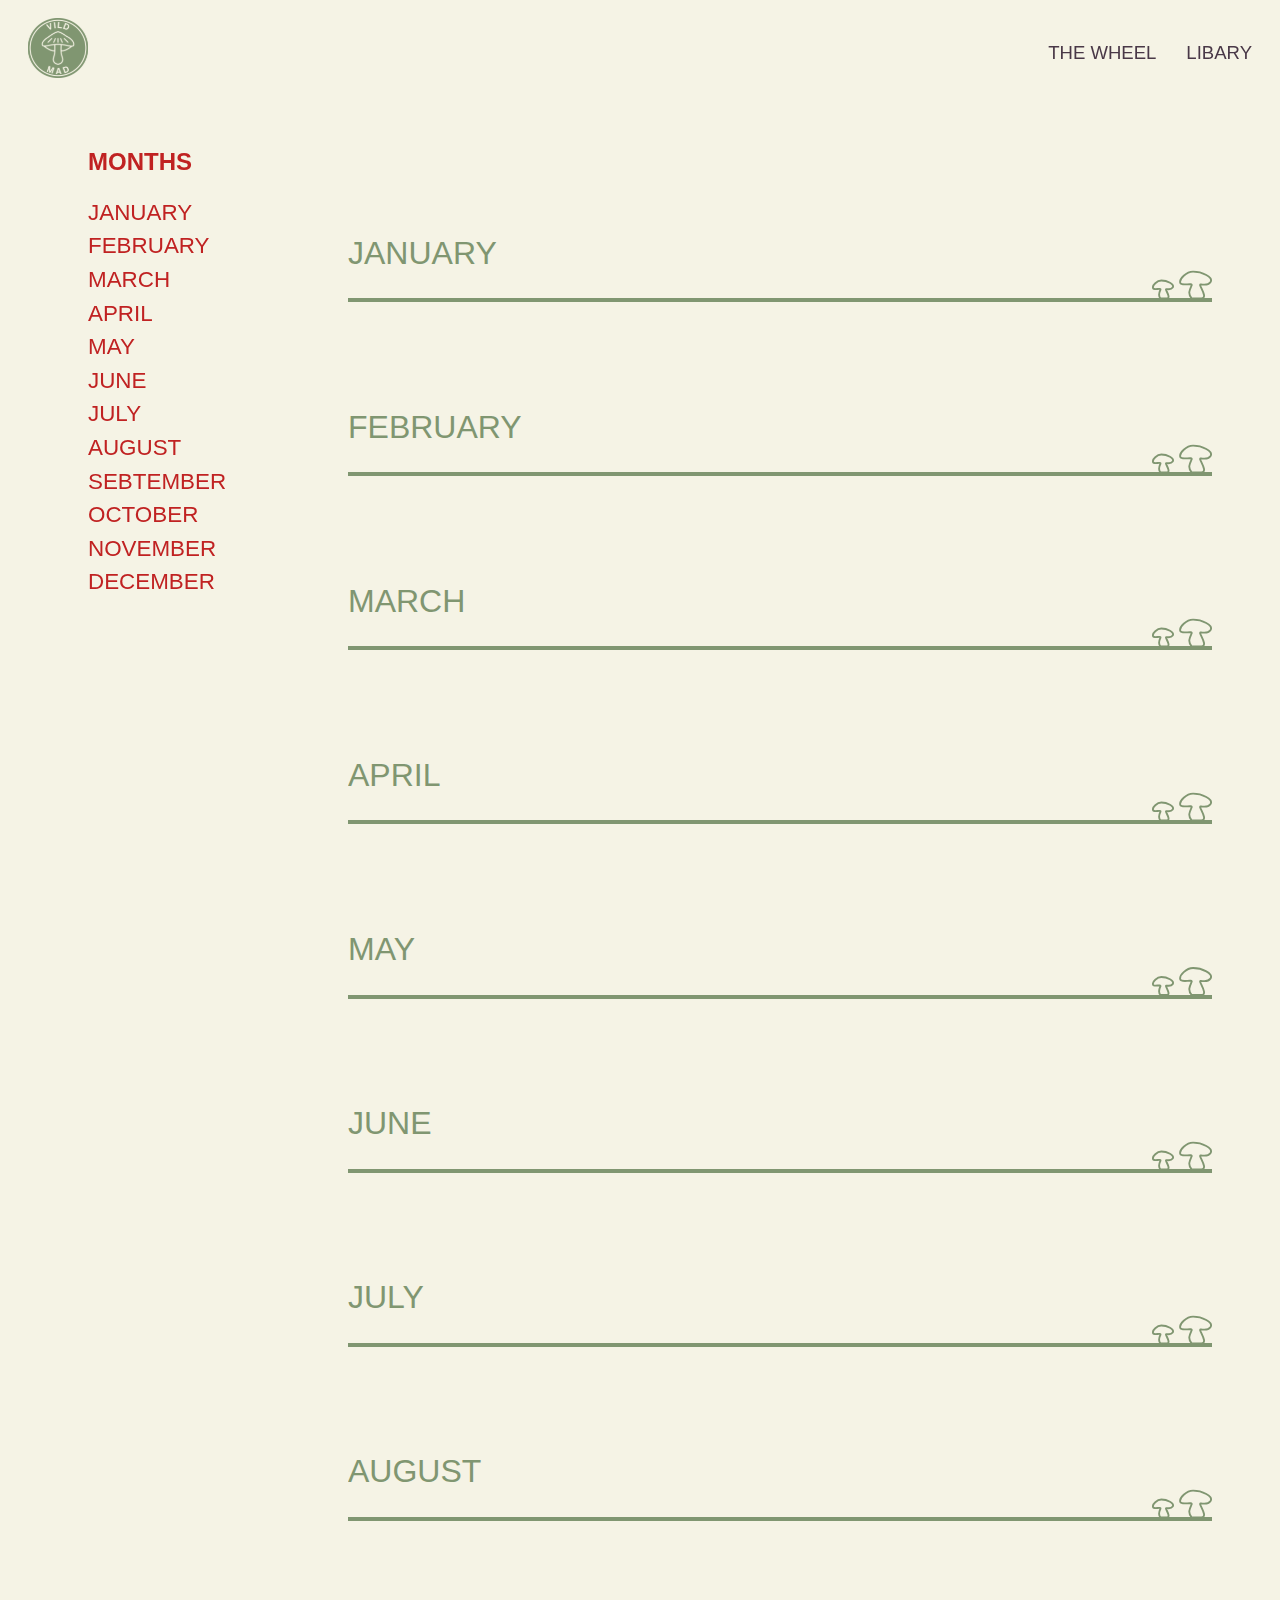
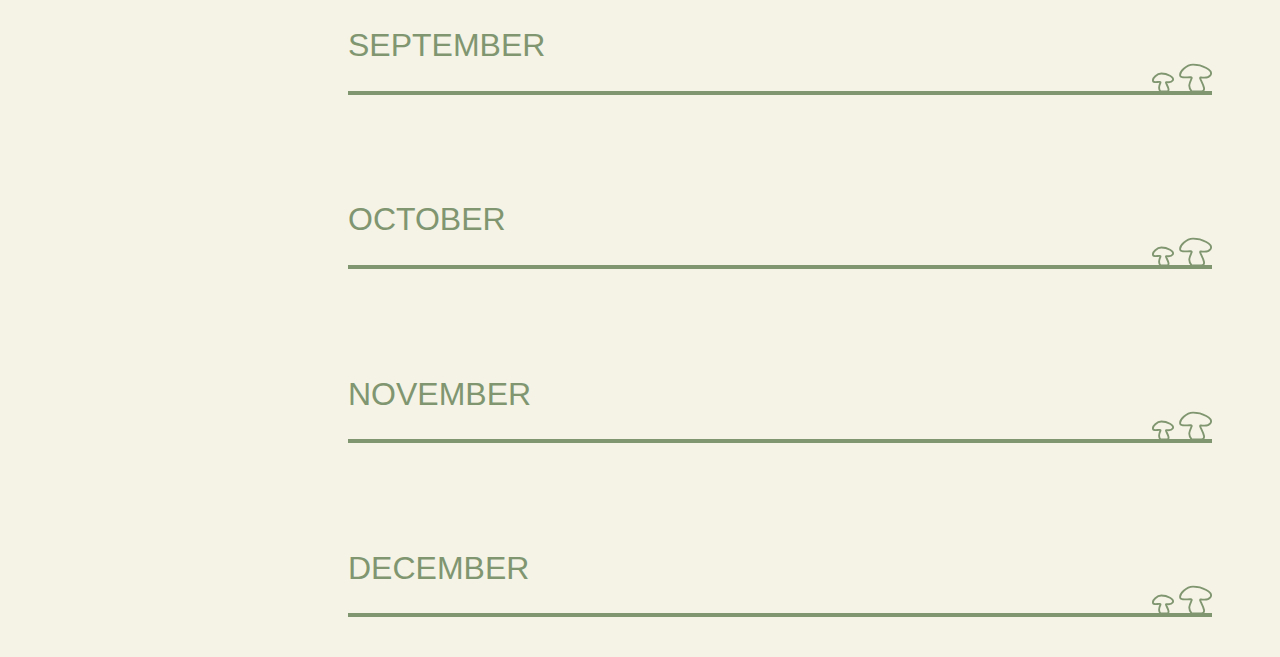
==== libary.html @ 3bddcb20 "rettet css i libary" ====
<!DOCTYPE html>
<html lang="en">

<head>
  <meta charset="UTF-8" />
  <meta name="viewport" content="width=device-width, initial-scale=1.0" />
  <link rel="stylesheet" href="generel.css" />
  <link rel="stylesheet" href="libary.css" />
  <title>Libary</title>
</head>

<body>
  <header>
    <nav class="head" id="myHeader">
      <div class="logo">
        <a href="index.html"><img src="./billeder/logo.svg" alt="" /></a>
      </div>
      <ul id="menu">
        <li><a href="wheel.html">THE WHEEL</a></li>
        <li><a href="#">LIBARY</a></li>
      </ul>
    </nav>
  </header>
  <main>
    <div id="months">
      <h2>MONTHS</h2>
      <ol>
        <li><a href="#January">JANUARY</a></li>
        <li><a href="#February">FEBRUARY</a></li>
        <li><a href="#March">MARCH</a></li>
        <li><a href="#April">APRIL</a></li>
        <li><a href="#May">MAY</a></li>
        <li><a href="#June">JUNE</a></li>
        <li><a href="#July">JULY</a></li>
        <li><a href="#August">AUGUST</a></li>
        <li><a href="#September">SEBTEMBER</a></li>
        <li><a href="#October">OCTOBER</a></li>
        <li><a href="#November">NOVEMBER</a></li>
        <li><a href="#December">DECEMBER</a></li>
      </ol>
    </div>
    <template>
      <div class="kort">
        <a class="link" href="svamp.html"><img src="her kommer billedet" alt="her kommer alt tekst" />
          <p>Her kommer teksetn</p>
        </a>
      </div>
    </template>
    <section id="January">
      <div class="indhold_c">
        <div class="hold">
          <div class="streg_flex">
            <h2>JANUARY</h2>
            <img class="svamp_linje" src="./ikoner/svamp.svg" alt="" />
          </div>
        </div>
        <div class="indhold"></div>
      </div>
    </section>
    <section id="February">
      <div class="indhold_c">
        <div class="hold">
          <div class="streg_flex">
            <h2>FEBRUARY</h2>
            <img class="svamp_linje" src="./ikoner/svamp.svg" alt="" />
          </div>
        </div>
        <div class="indhold"></div>
      </div>
    </section>
    <section id="March">
      <div class="indhold_c">
        <div class="hold">
          <div class="streg_flex">
            <h2>MARCH</h2>
            <img class="svamp_linje" src="./ikoner/svamp.svg" alt="" />
          </div>
        </div>
        <div class="indhold"></div>
      </div>
    </section>
    <section id="April">
      <div class="indhold_c">
        <div class="hold">
          <div class="streg_flex">
            <h2>APRIL</h2>
            <img class="svamp_linje" src="./ikoner/svamp.svg" alt="" />
          </div>
        </div>
        <div class="indhold"></div>
      </div>
    </section>
    <section id="May">
      <div class="indhold_c">
        <div class="hold">
          <div class="streg_flex">
            <h2>MAY</h2>
            <img class="svamp_linje" src="./ikoner/svamp.svg" alt="" />
          </div>
        </div>
        <div class="indhold"></div>
      </div>
    </section>
    <section id="June">
      <div class="indhold_c">
        <div class="hold">
          <div class="streg_flex">
            <h2>JUNE</h2>
            <img class="svamp_linje" src="./ikoner/svamp.svg" alt="" />
          </div>
        </div>
        <div class="indhold"></div>
      </div>
    </section>
    <section id="July">
      <div class="indhold_c">
        <div class="hold">
          <div class="streg_flex">
            <h2>JULY</h2>
            <img class="svamp_linje" src="./ikoner/svamp.svg" alt="" />
          </div>
        </div>
        <div class="indhold"></div>
      </div>
    </section>
    <section id="August">
      <div class="indhold_c">
        <div class="hold">
          <div class="streg_flex">
            <h2>AUGUST</h2>
            <img class="svamp_linje" src="./ikoner/svamp.svg" alt="" />
          </div>
        </div>
        <div class="indhold"></div>
      </div>
    </section>
    <section id="September">
      <div class="indhold_c">
        <div class="hold">
          <div class="streg_flex">
            <h2>SEPTEMBER</h2>
            <img class="svamp_linje" src="./ikoner/svamp.svg" alt="" />
          </div>
        </div>
        <div class="indhold"></div>
      </div>
    </section>
    <section id="October">
      <div class="indhold_c">
        <div class="hold">
          <div class="streg_flex">
            <h2>OCTOBER</h2>
            <img class="svamp_linje" src="./ikoner/svamp.svg" alt="" />
          </div>
        </div>
        <div class="indhold"></div>
      </div>
    </section>
    <section id="November">
      <div class="indhold_c">
        <div class="hold">
          <div class="streg_flex">
            <h2>NOVEMBER</h2>
            <img class="svamp_linje" src="./ikoner/svamp.svg" alt="" />
          </div>
        </div>
        <div class="indhold"></div>
      </div>
    </section>
    <section id="December">
      <div class="indhold_c">
        <div class="hold">
          <div class="streg_flex">
            <h2>DECEMBER</h2>
            <img class="svamp_linje" src="./ikoner/svamp.svg" alt="" />
          </div>
        </div>
        <div class="indhold"></div>
      </div>
    </section>
  </main>
  <footer></footer>
</body>
<script src="libary.js"></script>
<script src="itemList.js"></script>


</html>
---- generel.css ----
/* fonte */
@font-face {
  font-family: "h1";
  src: url(./fonte/titanone-regular-webfont.woff2);
}
@font-face {
  font-family: "mire1";
  src: url(./fonte/MierA-Regular.woff2);
}

/* farver */
:root {
  --baggrund: #f5f3e5;
  --farve1: #809671;
  --farve2: #c02222;
  --farve3: #493847;
  --farve4: #d9dbcd;
  --farve5: #cdd1b6;
  --farve6: #b6b9a0;
  --farve7: #d3dbcb;
}

/* fonte  */
body {
  font-size: 16px; /* Fallback for ældre browsere */
  font-size: 1em; /* Standard størrelse for moderne browsere, 1em = 16px */
}
h1 {
  font-family: "h1", Helvetica, sans-serif, Arial;
  font-weight: 400;
  font-size: 6.25em;
  color: var(--farve2);
}

p {
  font-family: Helvetica, sans-serif, Arial;
  font-weight: 400;
  font-size: 1, 25em;
}

.wheel h2 {
  font-family: "h1", Helvetica, sans-serif, Arial;
  font-weight: 400;
  font-size: 2.25em;
  color: var(--farve2);
}

.forside h2 {
  font-family: Helvetica, sans-serif, Arial;
  font-weight: 400;
  font-size: 2.25em;
  color: var(--farve3);
}
/* bruges også på libaryr måneder men farverven skal skiftest på texten */
h2 {
  font-family: Helvetica, sans-serif, Arial;
  font-weight: 400;
  font-size: 2.25em;
  color: var(--farve3);
}
.wheel h3 {
  font-family: Helvetica, sans-serif, Arial;
  font-weight: 400;
  font-size: 2em;
  color: var(--farve3);
}
/* side i libary */
.li a {
  font-family: Helvetica, sans-serif, Arial;
  font-weight: 400;
  font-size: 1.6em;
  color: var(--farve2);
}
/* heeder */

.head {
  display: flex;
  align-items: center;
  justify-content: space-between;
  padding: 10px 20px 0px 20px;
}

ul#menu {
  list-style: none;
  display: flex;
  flex-direction: row;
  justify-content: space-evenly;
  gap: 30px;
}
.logo img {
  width: 60px;
}
ul#menu li a {
  text-decoration: none;
  font-family: Helvetica, sans-serif, Arial;
  font-weight: 400;
  font-size: 1.16em;
  color: var(--farve3);
}

/*active classen er udkommenteret*/
/*.active {
  text-decoration: none;
  font-family: "h1" Helvetica, sans-serif, Arial;
  font-weight: 400;
  font-size: 1.16em;
  color: var(--farve2);
} */

footer h2 {
  color: var(--farve3);
}

.footer_grid_1_1_1 {
  background-color: var(--farve1);
  padding: 0 20px 50px 40px;
}

.footer_pictures {
  display: grid;
  grid-template-columns: 1fr 1fr 1fr;
}

.footer_pictures2 {
  display: grid;
  grid-template-columns: 1fr 1fr;
}
.cooperates {
  display: grid;
  grid-template-rows: 1fr 2fr;
  gap: 20px;
}

.footer_pictures img {
  width: 60px;
}

.find img {
  width: 70px;
}

.find_grid {
  display: flex;
  flex-direction: start;
  padding-top: 50px;
}

.find {
  padding-bottom: 50px;
}

#mail,
#phone,
#name {
  background-color: var(--baggrund);
  width: 200px;
  margin-bottom: 20px;
  padding: 7px;
}

.form-name p,
.form-mail p,
.form-phone p {
  color: var(--baggrund);
  font-family: Helvetica, sans-serif, Arial;
}

.form-name p {
  padding-top: 50px;
}

.knap2 {
  background-color: var(--farve7);
  border: 2px solid var(--farve1);
  border-radius: 10px;
  padding: 10px;
  margin-bottom: 20px;
  font-size: 16px;
  font-family: "mire1";
}

@media (min-width: 800px) {
  .footer_grid_1_1_1 {
    display: grid;
    grid-template-columns: 1fr 1fr 1fr;
    padding: 0% 12% 5% 12%;
    gap: 30px;
  }
}

@media (max-width: 800px) {
  .footer_grid_1_1_1 {
    display: grid;
    grid-template-rows: 1fr 0.5fr 1fr;
  }
}
---- libary.css ----
.head {
  position: sticky;
  z-index: 2000;
  top: 0;
}

ol li {
  list-style: none;
  text-decoration: none;
}
li {
  padding: 0px;
}
ol {
  padding: 0px;
}
a {
  list-style: none;
  text-decoration: none;
  color: var(--farve2);
  font-family: Helvetica, sans-serif, Arial;
  line-height: 1.5em;
  font-size: 1.4em;
  font-weight: 400;
}
#months h2 {
  padding: 0px;
  color: var(--farve2);
  font-family: Helvetica, sans-serif, Arial;
  font-size: 1.5em;
  font-weight: 800;
}
#months.active a {
  font-family: Helvetica, sans-serif, Arial;
  font-size: 1.5em;
  font-weight: 800;
}
body {
  font-size: 0.6em;
}
body,
main,
.indhold_c,
.hold,
.streg_flex {
  background-color: var(--baggrund);
}
#months {
  padding: 20px 0px 0px 20px;
  position: fixed;
}
.active h2 {
  font-family: Helvetica, sans-serif, Arial;
  font-size: 2em;
  font-weight: 600;
  text-transform: uppercase;
  color: var(--farve1);
}

section h2 {
  font-family: Helvetica, sans-serif, Arial;
  font-size: 2em;
  font-weight: 400;
  text-transform: uppercase;
  color: var(--farve1);
}
.indhold {
  background-color: blue;
  height: 300px;
  display: flex;

  align-items: center;
  flex-direction: column;
}
.indhold img {
  width: 100px;
  aspect-ratio: 1/1;
  object-fit: cover;
}
.indhold p {
  text-align: center;
}
.hold {
  padding-top: 80px;
  position: sticky;
  top: 0;
  z-index: 1000; /* Justér om nødvendigt for at håndtere lagpositionering */
}
.svamp_linje {
  aspect-ratio: 1/1;
  width: 30px;
  border-radius: 0%;
  transform: translateY(12px);
}

.indhold img {
  margin-top: 20px;
}

.indhold img:hover {
  box-shadow: 0px 19px 25px 0px rgba(173, 173, 173, 0.75);
  -webkit-box-shadow: 0px 19px 25px 0px rgba(173, 173, 173, 0.75);
  -moz-box-shadow: 0px 19px 25px 0px rgba(173, 173, 173, 0.75);
}
.streg_flex {
  display: flex;
  justify-content: space-between;
  border-bottom: 2px solid var(--farve1);
}
main section {
  /* height: 100vh; */

  padding-left: 120px;
  padding-right: 20px;
}
.active {
  text-decoration: none;
  font-family: "h1" Helvetica, sans-serif, Arial;
  font-weight: 800;
  /* font-size: 1.16em; */
  color: var(--farve2);
}

@media (min-width: 800px) {
  body {
    font-size: 1em;
  }
  main {
    /* scroll-behavior: smooth;
  transition: 1s; */
    margin: 40px;
  }

  main section {
    /* height: 100vh; */

    padding-left: 300px;
  }
  section img {
    /* width: 30%; */
    border-radius: 50%;
  }

  #months {
    padding: 0px 0px 0px 40px;
    position: fixed;
  }

  /* .linje {
  border-bottom: 4px solid var(--farve1);
  box-sizing: border-box;
} */

  .indhold {
    display: grid;
    grid-template-columns: repeat(auto-fill, minmax(200px, 1fr));
    gap: 20px;
    background-color: rgba(0, 0, 255, 0);
    height: auto;
  }
  .indhold img {
    width: 100%;

    aspect-ratio: 1/1;
    object-fit: cover;
  }

  .hold {
    padding-top: 80px;
    position: sticky;
    top: 0;
    z-index: 1000; /* Justér om nødvendigt for at håndtere lagpositionering */
  }
  /* .kort {
  display: grid;
  grid-template-columns: 1fr;
  grid-template-rows: subgrid;
  grid-row: span 2;
} */
  .svamp_linje {
    aspect-ratio: 1/1;
    width: 60px;
    border-radius: 0%;
    transform: translateY(32px);
  }
  /* .indhold.active.svamp_linje {
  transform: translateY(20px);
} */
  .streg_flex {
    display: flex;
    justify-content: space-between;
    border-bottom: 4px solid var(--farve1);
  }
}
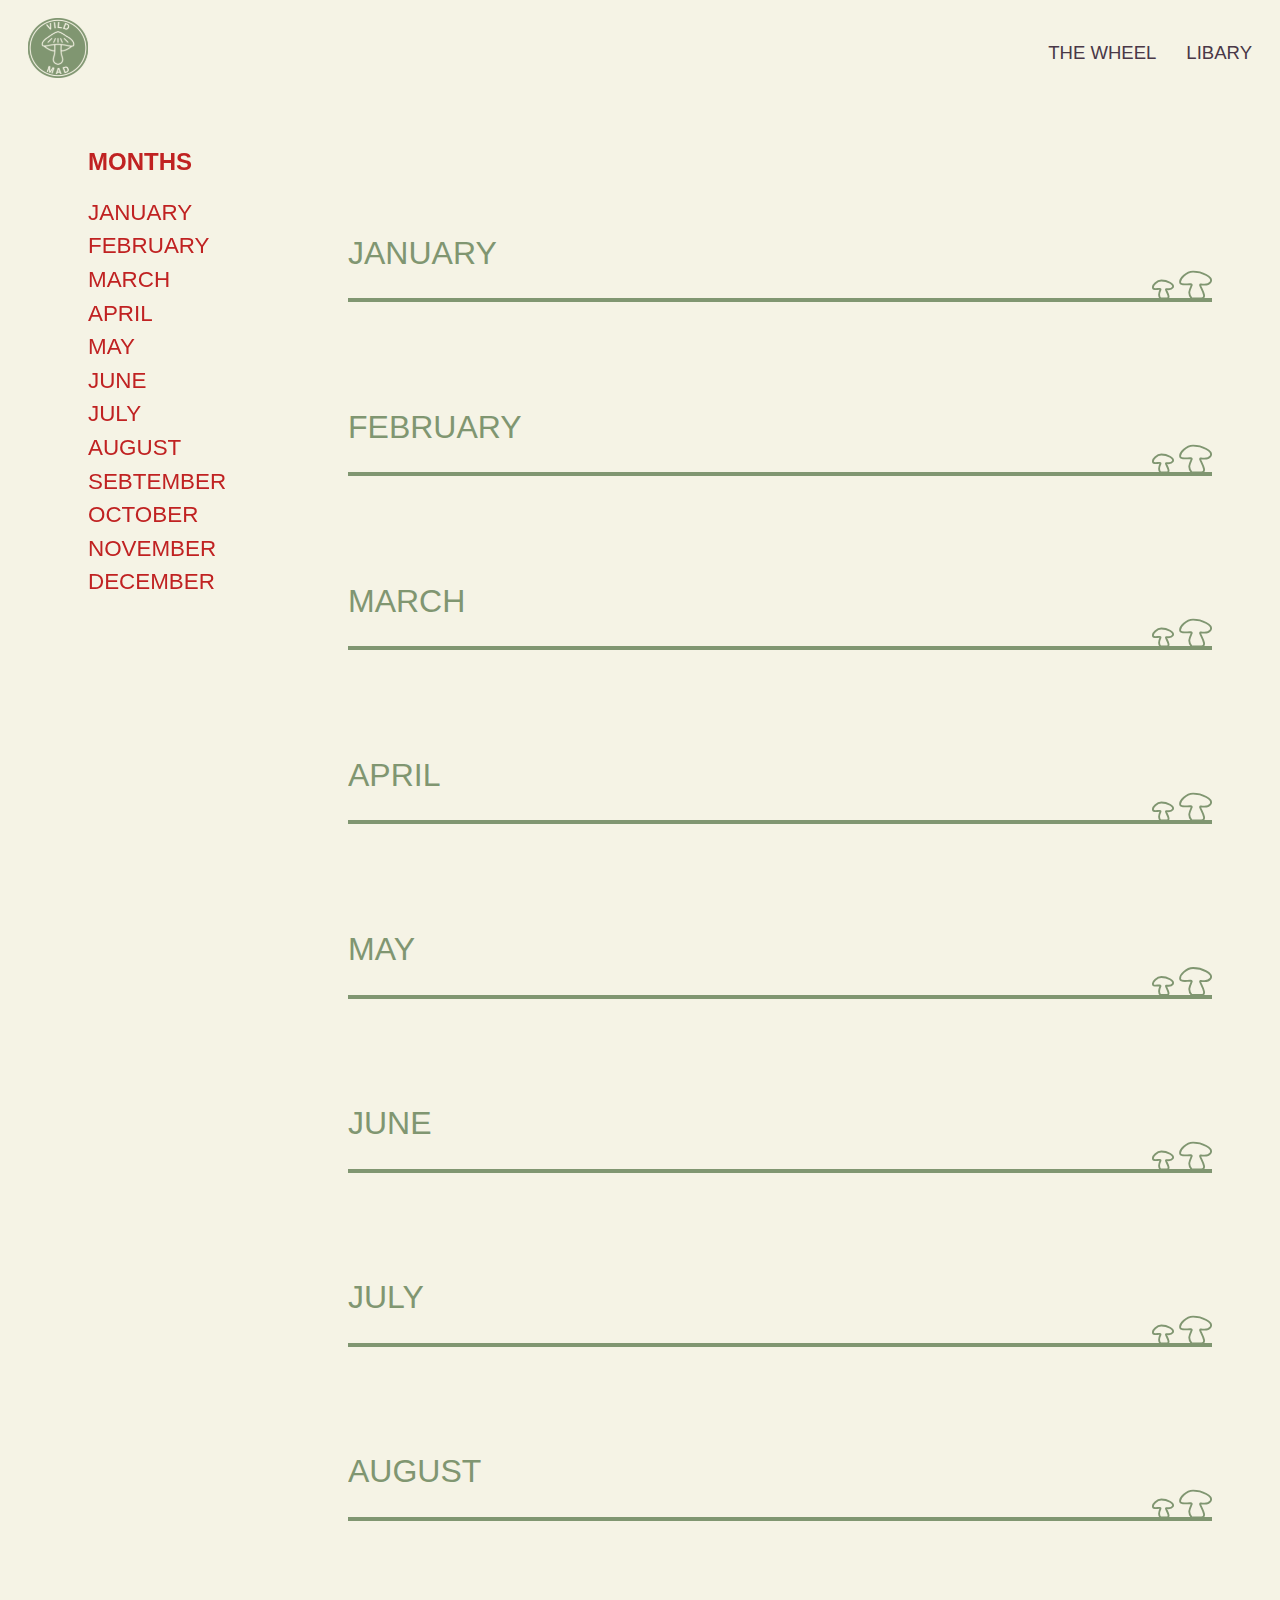
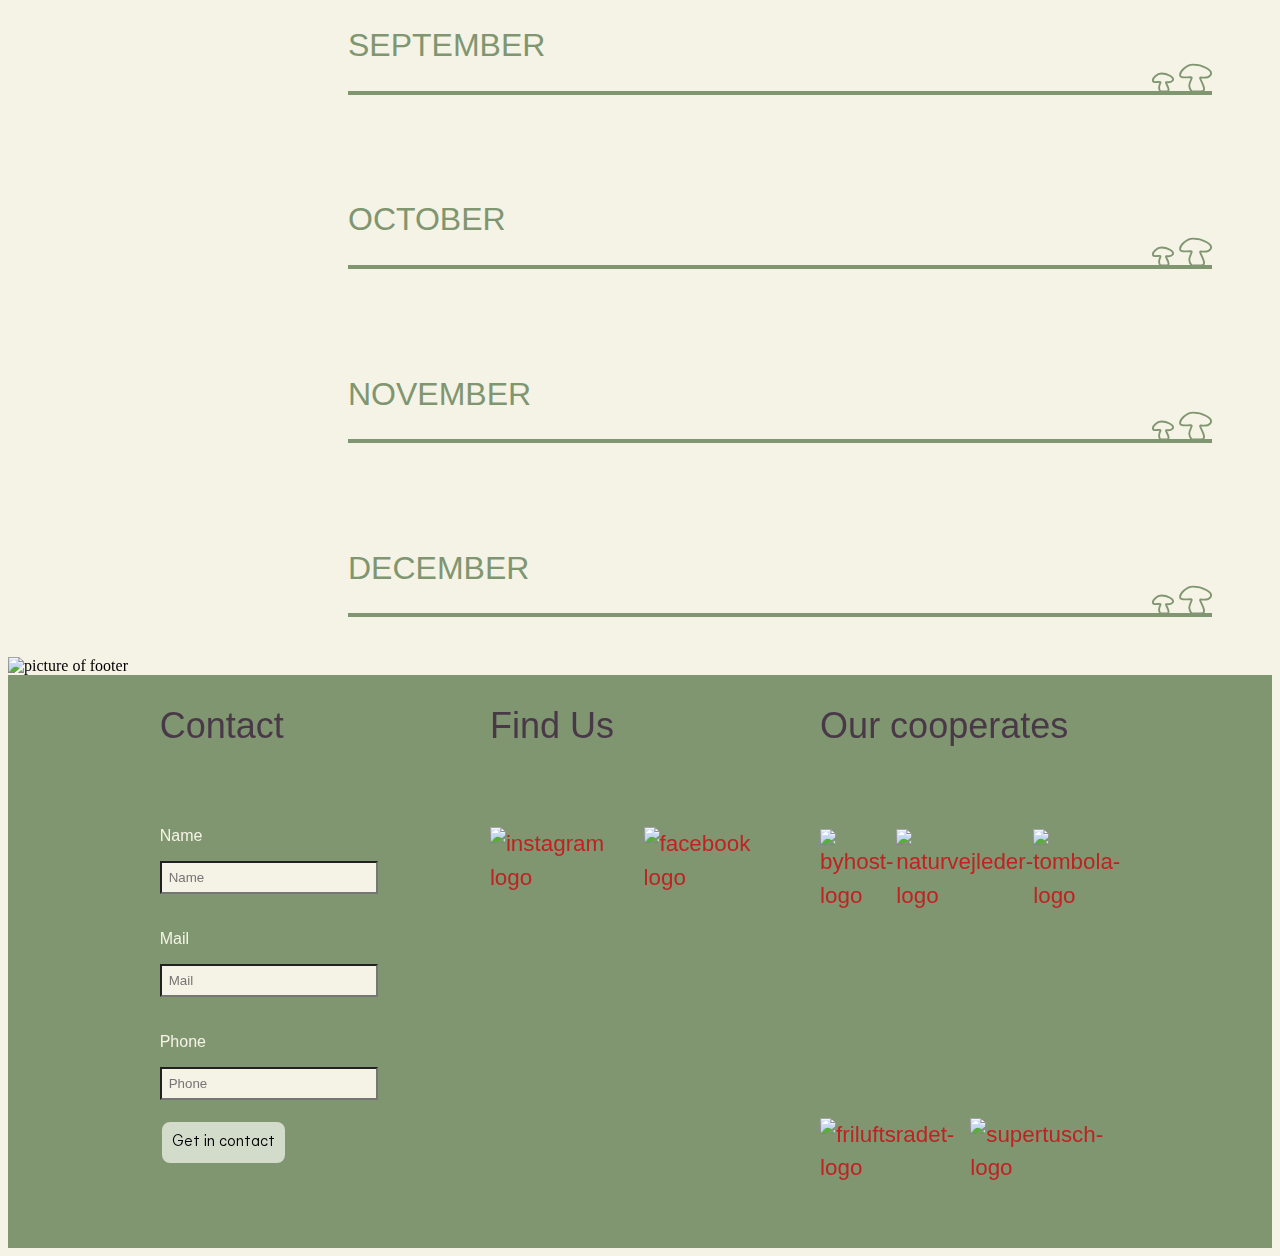
==== commit d4953ade: "ændringer på forside og libary" ====
--- a/libary.html
+++ b/libary.html
@@ -179,7 +179,68 @@
       </div>
     </section>
   </main>
-  <footer></footer>
+  <footer>
+    <img src="billeder/footer.svg" alt="picture of footer" class="top_footer_billede">
+
+    <div class="footer_grid_1_1_1">
+      <div>
+        <h2>Contact</h2>
+
+        <form>
+          <div class="form-name">
+            <p>Name</p>
+            <label>
+              <input placeholder="Name" type="text" id="name" name="name">
+            </label>
+          </div>
+
+          <div class="form-mail">
+            <p>Mail</p>
+            <label>
+              <input placeholder="Mail" type="email" name="mail" id="mail">
+            </label>
+          </div>
+
+          <div class="form-phone">
+            <p>Phone</p>
+            <label>
+              <input placeholder="Phone" type="tel" name="phone" id="phone">
+            </label>
+          </div>
+        </form>
+
+        <button class="knap2">Get in contact</button>
+
+      </div>
+      <div class="find">
+        <h2>Find Us</h2>
+        <div class="find_grid">
+          <a href="https://www.instagram.com/vildmaddk/">
+            <img src="billeder/Instagram.svg" alt="instagram logo">
+          </a>
+
+          <a href="https://www.facebook.com/vildmaddk">
+            <img src="billeder/Facebook.svg" alt="facebook logo">
+          </a>
+        </div>
+      </div>
+      <div class="cooperates">
+        <h2>Our cooperates</h2>
+        <div class="footer_pictures">
+          <a href="https://outdooradventure.dk/blog/sanketur"><img src="billeder/byhost.webp" alt="byhost-logo"></a>
+          <a href="https://naturvejledningdanmark.dk/"><img src="billeder/naturvejleder.webp"
+              alt="naturvejleder-logo"></a>
+          <a href="https://tombolacph.dk/"><img src="billeder/tombola.webp" alt="tombola-logo" class="tombola"></a>
+        </div>
+        <div class="footer_pictures2">
+
+          <a href="https://friluftsraadet.dk/"><img src="billeder/friluftsradet.webp" alt="friluftsradet-logo"></a>
+          <a href="https://supertusch.dk/"><img src="billeder/supertusch.webp" alt="supertusch-logo"></a>
+
+        </div>
+      </div>
+    </div>
+  </footer>
 </body>
 <script src="libary.js"></script>
 <script src="itemList.js"></script>
--- a/generel.css
+++ b/generel.css
@@ -106,6 +106,10 @@
   font-size: 1.16em;
   color: var(--farve2);
 } */
+footer {
+  position: relative;
+  z-index: 200;
+}
 
 footer h2 {
   color: var(--farve3);
@@ -124,6 +128,10 @@
 .footer_pictures2 {
   display: grid;
   grid-template-columns: 1fr 1fr;
+}
+
+.top_footer_billede {
+  max-width: 100%;
 }
 .cooperates {
   display: grid;
--- a/libary.css
+++ b/libary.css
@@ -1,7 +1,11 @@
-.head {
+header {
+  overflow: hidden;
   position: sticky;
-  z-index: 2000;
-  top: 0;
+  top: 0%;
+  z-index: 10000;
+  left: 0%;
+  width: 100%;
+  background-color: var(--baggrund);
 }
 
 ol li {
@@ -48,6 +52,7 @@
 #months {
   padding: 20px 0px 0px 20px;
   position: fixed;
+  z-index: 100;
 }
 .active h2 {
   font-family: Helvetica, sans-serif, Arial;
@@ -121,6 +126,74 @@
   color: var(--farve2);
 }
 
+body {
+  font-size: 1em;
+}
+main {
+  /* scroll-behavior: smooth;
+transition: 1s; */
+  margin: 40px;
+}
+
+main section {
+  /* height: 100vh; */
+
+  padding-left: 300px;
+}
+section img {
+  /* width: 30%; */
+  border-radius: 50%;
+}
+
+#months {
+  position: fixed;
+}
+
+/* .linje {
+border-bottom: 4px solid var(--farve1);
+box-sizing: border-box;
+} */
+
+.indhold {
+  display: grid;
+  gap: 20px;
+  background-color: rgba(0, 0, 255, 0);
+  height: auto;
+}
+.indhold img {
+  width: 100%;
+
+  aspect-ratio: 1/1;
+  object-fit: cover;
+}
+
+.hold {
+  padding-top: 80px;
+  position: sticky;
+  top: 0;
+  z-index: 1000; /* Justér om nødvendigt for at håndtere lagpositionering */
+}
+/* .kort {
+display: grid;
+grid-template-columns: 1fr;
+grid-template-rows: subgrid;
+grid-row: span 2;
+} */
+.svamp_linje {
+  aspect-ratio: 1/1;
+  width: 60px;
+  border-radius: 0%;
+  transform: translateY(32px);
+}
+/* .indhold.active.svamp_linje {
+transform: translateY(20px);
+} */
+.streg_flex {
+  display: flex;
+  justify-content: space-between;
+  border-bottom: 4px solid var(--farve1);
+}
+
 @media (min-width: 800px) {
   body {
     font-size: 1em;
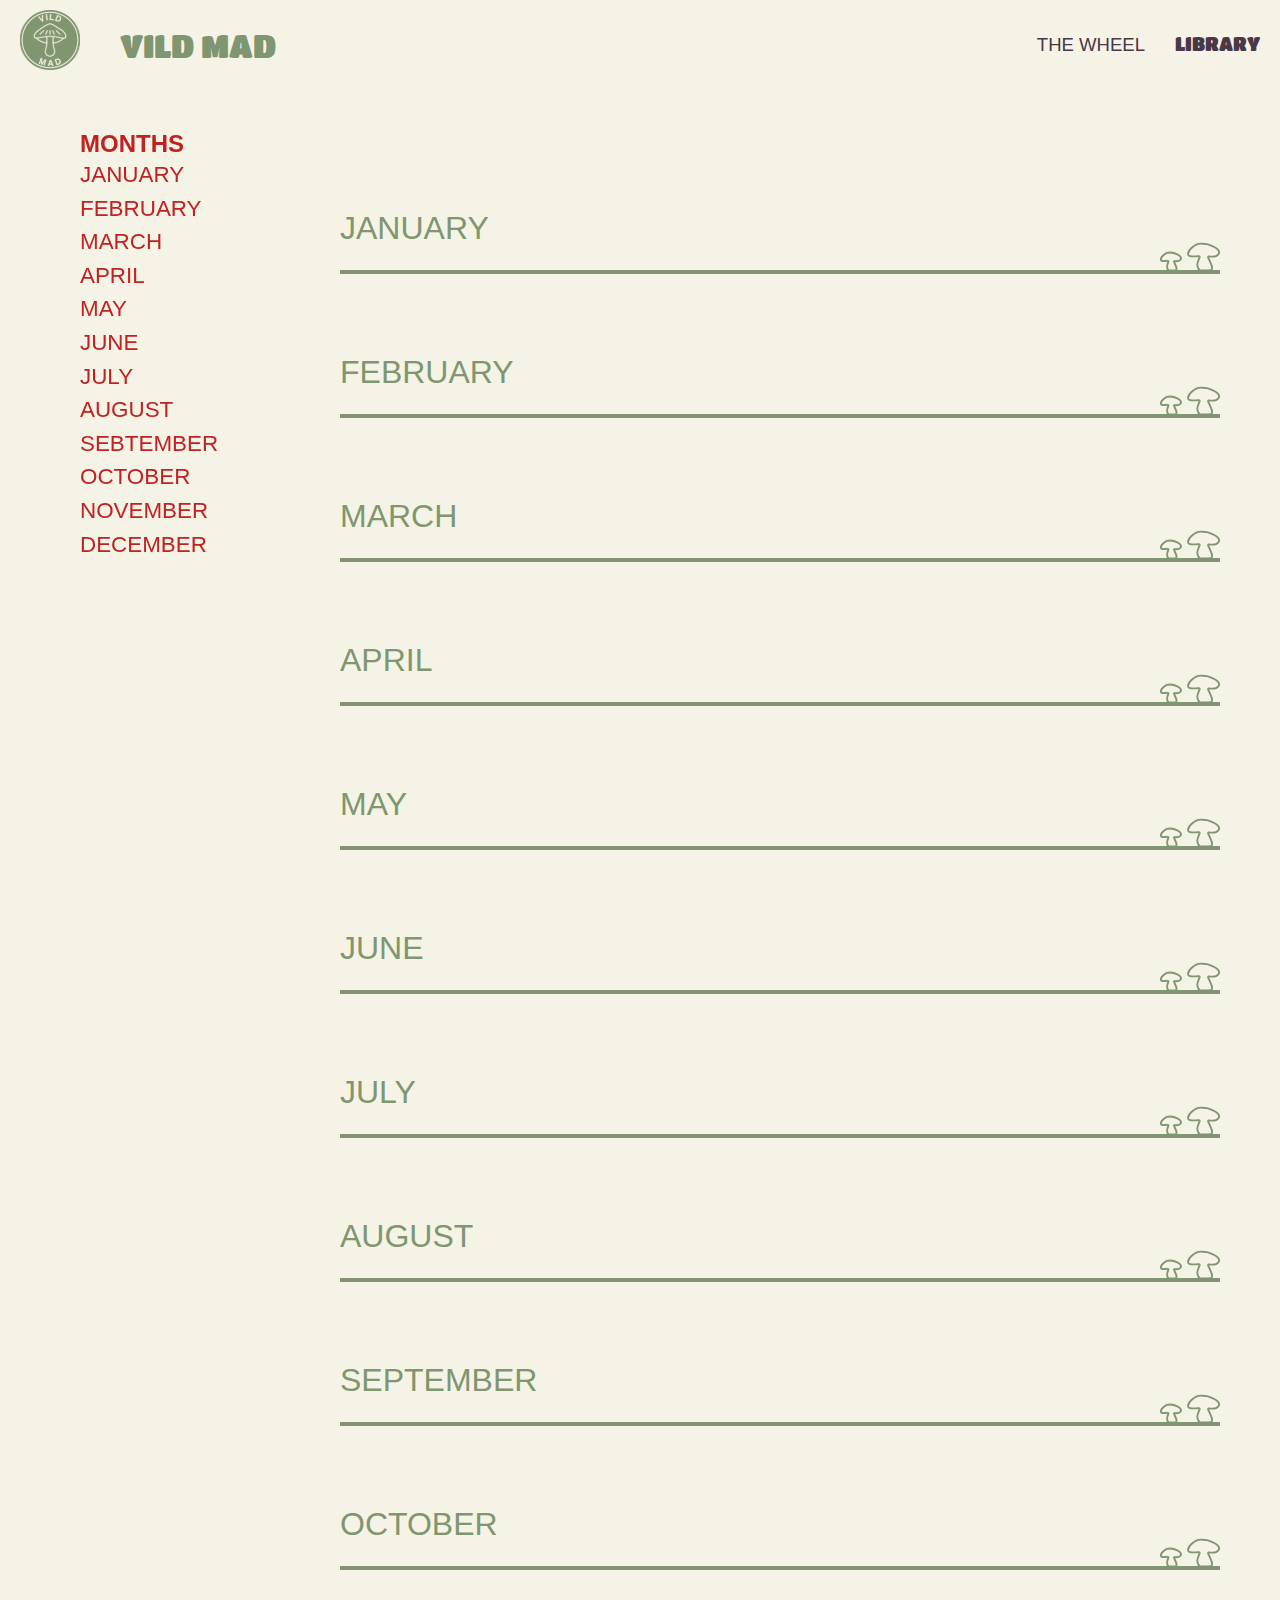
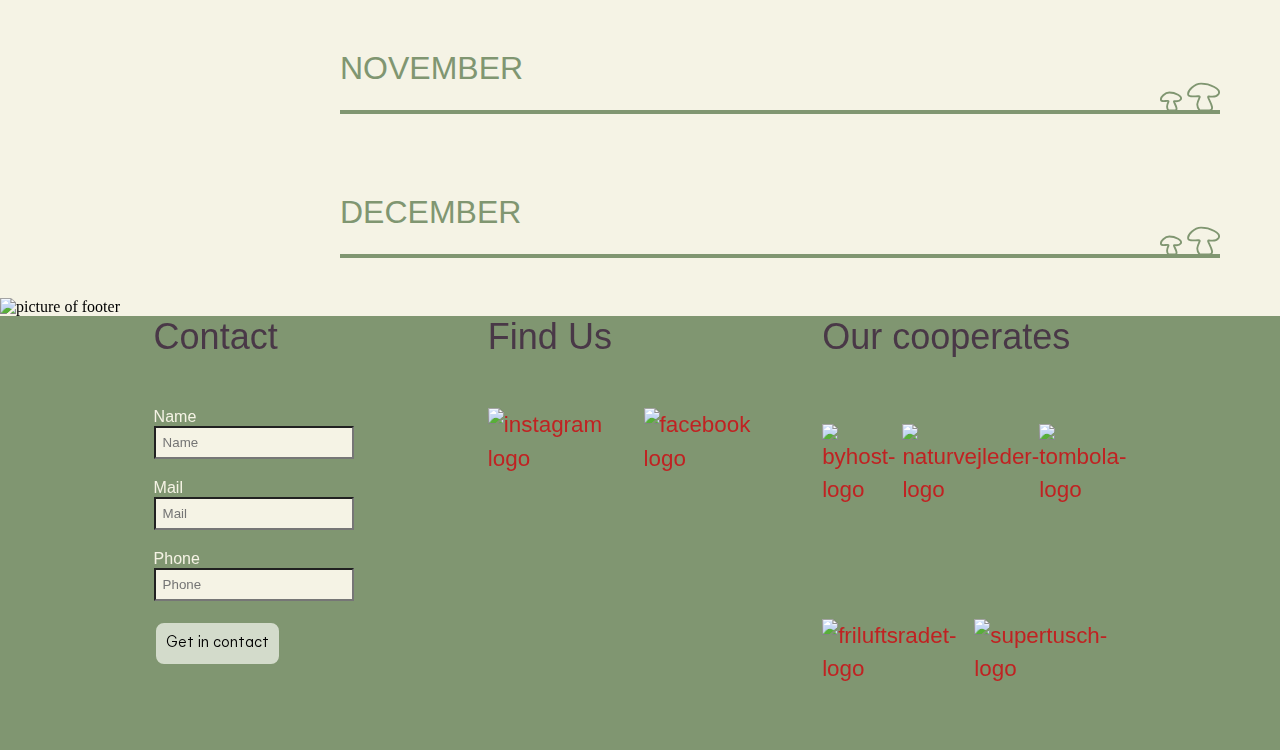
==== commit 158342fc: "hh" ====
--- a/libary.html
+++ b/libary.html
@@ -1,249 +1,262 @@
 <!DOCTYPE html>
 <html lang="en">
-
-<head>
-  <meta charset="UTF-8" />
-  <meta name="viewport" content="width=device-width, initial-scale=1.0" />
-  <link rel="stylesheet" href="generel.css" />
-  <link rel="stylesheet" href="libary.css" />
-  <title>Libary</title>
-</head>
-
-<body>
-  <header>
-    <nav class="head" id="myHeader">
-      <div class="logo">
-        <a href="index.html"><img src="./billeder/logo.svg" alt="" /></a>
+  <head>
+    <meta charset="UTF-8" />
+    <meta name="viewport" content="width=device-width, initial-scale=1.0" />
+    <link rel="stylesheet" href="generel.css" />
+    <link rel="stylesheet" href="libary.css" />
+    <title>Libary</title>
+  </head>
+
+  <body>
+    <header>
+      <nav class="head">
+        <div class="logo">
+          <a href="index.html"><img src="./billeder/logo.svg" alt="" /></a>
+          <p>VILD MAD</p>
+        </div>
+
+        <ul id="menu">
+          <li><a href="wheel.html">THE WHEEL</a></li>
+          <li><a href="libary.html" class="active">LIBRARY</a></li>
+        </ul>
+      </nav>
+    </header>
+    <main>
+      <div id="months">
+        <h2>MONTHS</h2>
+        <ol>
+          <li><a href="#January">JANUARY</a></li>
+          <li><a href="#February">FEBRUARY</a></li>
+          <li><a href="#March">MARCH</a></li>
+          <li><a href="#April">APRIL</a></li>
+          <li><a href="#May">MAY</a></li>
+          <li><a href="#June">JUNE</a></li>
+          <li><a href="#July">JULY</a></li>
+          <li><a href="#August">AUGUST</a></li>
+          <li><a href="#September">SEBTEMBER</a></li>
+          <li><a href="#October">OCTOBER</a></li>
+          <li><a href="#November">NOVEMBER</a></li>
+          <li><a href="#December">DECEMBER</a></li>
+        </ol>
       </div>
-      <ul id="menu">
-        <li><a href="wheel.html">THE WHEEL</a></li>
-        <li><a href="#">LIBARY</a></li>
-      </ul>
-    </nav>
-  </header>
-  <main>
-    <div id="months">
-      <h2>MONTHS</h2>
-      <ol>
-        <li><a href="#January">JANUARY</a></li>
-        <li><a href="#February">FEBRUARY</a></li>
-        <li><a href="#March">MARCH</a></li>
-        <li><a href="#April">APRIL</a></li>
-        <li><a href="#May">MAY</a></li>
-        <li><a href="#June">JUNE</a></li>
-        <li><a href="#July">JULY</a></li>
-        <li><a href="#August">AUGUST</a></li>
-        <li><a href="#September">SEBTEMBER</a></li>
-        <li><a href="#October">OCTOBER</a></li>
-        <li><a href="#November">NOVEMBER</a></li>
-        <li><a href="#December">DECEMBER</a></li>
-      </ol>
-    </div>
-    <template>
-      <div class="kort">
-        <a class="link" href="svamp.html"><img src="her kommer billedet" alt="her kommer alt tekst" />
-          <p>Her kommer teksetn</p>
-        </a>
+      <template>
+        <div class="kort">
+          <a class="link" href="svamp.html"
+            ><img src="her kommer billedet" alt="her kommer alt tekst" />
+            <p>Her kommer teksetn</p>
+          </a>
+        </div>
+      </template>
+      <section id="January">
+        <div class="indhold_c">
+          <div class="hold">
+            <div class="streg_flex">
+              <h2>JANUARY</h2>
+              <img class="svamp_linje" src="./ikoner/svamp.svg" alt="" />
+            </div>
+          </div>
+          <div class="indhold"></div>
+        </div>
+      </section>
+      <section id="February">
+        <div class="indhold_c">
+          <div class="hold">
+            <div class="streg_flex">
+              <h2>FEBRUARY</h2>
+              <img class="svamp_linje" src="./ikoner/svamp.svg" alt="" />
+            </div>
+          </div>
+          <div class="indhold"></div>
+        </div>
+      </section>
+      <section id="March">
+        <div class="indhold_c">
+          <div class="hold">
+            <div class="streg_flex">
+              <h2>MARCH</h2>
+              <img class="svamp_linje" src="./ikoner/svamp.svg" alt="" />
+            </div>
+          </div>
+          <div class="indhold"></div>
+        </div>
+      </section>
+      <section id="April">
+        <div class="indhold_c">
+          <div class="hold">
+            <div class="streg_flex">
+              <h2>APRIL</h2>
+              <img class="svamp_linje" src="./ikoner/svamp.svg" alt="" />
+            </div>
+          </div>
+          <div class="indhold"></div>
+        </div>
+      </section>
+      <section id="May">
+        <div class="indhold_c">
+          <div class="hold">
+            <div class="streg_flex">
+              <h2>MAY</h2>
+              <img class="svamp_linje" src="./ikoner/svamp.svg" alt="" />
+            </div>
+          </div>
+          <div class="indhold"></div>
+        </div>
+      </section>
+      <section id="June">
+        <div class="indhold_c">
+          <div class="hold">
+            <div class="streg_flex">
+              <h2>JUNE</h2>
+              <img class="svamp_linje" src="./ikoner/svamp.svg" alt="" />
+            </div>
+          </div>
+          <div class="indhold"></div>
+        </div>
+      </section>
+      <section id="July">
+        <div class="indhold_c">
+          <div class="hold">
+            <div class="streg_flex">
+              <h2>JULY</h2>
+              <img class="svamp_linje" src="./ikoner/svamp.svg" alt="" />
+            </div>
+          </div>
+          <div class="indhold"></div>
+        </div>
+      </section>
+      <section id="August">
+        <div class="indhold_c">
+          <div class="hold">
+            <div class="streg_flex">
+              <h2>AUGUST</h2>
+              <img class="svamp_linje" src="./ikoner/svamp.svg" alt="" />
+            </div>
+          </div>
+          <div class="indhold"></div>
+        </div>
+      </section>
+      <section id="September">
+        <div class="indhold_c">
+          <div class="hold">
+            <div class="streg_flex">
+              <h2>SEPTEMBER</h2>
+              <img class="svamp_linje" src="./ikoner/svamp.svg" alt="" />
+            </div>
+          </div>
+          <div class="indhold"></div>
+        </div>
+      </section>
+      <section id="October">
+        <div class="indhold_c">
+          <div class="hold">
+            <div class="streg_flex">
+              <h2>OCTOBER</h2>
+              <img class="svamp_linje" src="./ikoner/svamp.svg" alt="" />
+            </div>
+          </div>
+          <div class="indhold"></div>
+        </div>
+      </section>
+      <section id="November">
+        <div class="indhold_c">
+          <div class="hold">
+            <div class="streg_flex">
+              <h2>NOVEMBER</h2>
+              <img class="svamp_linje" src="./ikoner/svamp.svg" alt="" />
+            </div>
+          </div>
+          <div class="indhold"></div>
+        </div>
+      </section>
+      <section id="December">
+        <div class="indhold_c">
+          <div class="hold">
+            <div class="streg_flex">
+              <h2>DECEMBER</h2>
+              <img class="svamp_linje" src="./ikoner/svamp.svg" alt="" />
+            </div>
+          </div>
+          <div class="indhold"></div>
+        </div>
+      </section>
+    </main>
+    <footer>
+      <img
+        src="billeder/footer.svg"
+        alt="picture of footer"
+        class="top_footer_billede"
+      />
+
+      <div class="footer_grid_1_1_1">
+        <div>
+          <h2>Contact</h2>
+
+          <form>
+            <div class="form-name">
+              <p>Name</p>
+              <label>
+                <input placeholder="Name" type="text" id="name" name="name" />
+              </label>
+            </div>
+
+            <div class="form-mail">
+              <p>Mail</p>
+              <label>
+                <input placeholder="Mail" type="email" name="mail" id="mail" />
+              </label>
+            </div>
+
+            <div class="form-phone">
+              <p>Phone</p>
+              <label>
+                <input placeholder="Phone" type="tel" name="phone" id="phone" />
+              </label>
+            </div>
+          </form>
+
+          <button class="knap2">Get in contact</button>
+        </div>
+        <div class="find">
+          <h2>Find Us</h2>
+          <div class="find_grid">
+            <a href="https://www.instagram.com/vildmaddk/">
+              <img src="billeder/Instagram.svg" alt="instagram logo" />
+            </a>
+
+            <a href="https://www.facebook.com/vildmaddk">
+              <img src="billeder/Facebook.svg" alt="facebook logo" />
+            </a>
+          </div>
+        </div>
+        <div class="cooperates">
+          <h2>Our cooperates</h2>
+          <div class="footer_pictures">
+            <a href="https://outdooradventure.dk/blog/sanketur"
+              ><img src="billeder/byhost.webp" alt="byhost-logo"
+            /></a>
+            <a href="https://naturvejledningdanmark.dk/"
+              ><img src="billeder/naturvejleder.webp" alt="naturvejleder-logo"
+            /></a>
+            <a href="https://tombolacph.dk/"
+              ><img
+                src="billeder/tombola.webp"
+                alt="tombola-logo"
+                class="tombola"
+            /></a>
+          </div>
+          <div class="footer_pictures2">
+            <a href="https://friluftsraadet.dk/"
+              ><img src="billeder/friluftsradet.webp" alt="friluftsradet-logo"
+            /></a>
+            <a href="https://supertusch.dk/"
+              ><img src="billeder/supertusch.webp" alt="supertusch-logo"
+            /></a>
+          </div>
+        </div>
       </div>
-    </template>
-    <section id="January">
-      <div class="indhold_c">
-        <div class="hold">
-          <div class="streg_flex">
-            <h2>JANUARY</h2>
-            <img class="svamp_linje" src="./ikoner/svamp.svg" alt="" />
-          </div>
-        </div>
-        <div class="indhold"></div>
-      </div>
-    </section>
-    <section id="February">
-      <div class="indhold_c">
-        <div class="hold">
-          <div class="streg_flex">
-            <h2>FEBRUARY</h2>
-            <img class="svamp_linje" src="./ikoner/svamp.svg" alt="" />
-          </div>
-        </div>
-        <div class="indhold"></div>
-      </div>
-    </section>
-    <section id="March">
-      <div class="indhold_c">
-        <div class="hold">
-          <div class="streg_flex">
-            <h2>MARCH</h2>
-            <img class="svamp_linje" src="./ikoner/svamp.svg" alt="" />
-          </div>
-        </div>
-        <div class="indhold"></div>
-      </div>
-    </section>
-    <section id="April">
-      <div class="indhold_c">
-        <div class="hold">
-          <div class="streg_flex">
-            <h2>APRIL</h2>
-            <img class="svamp_linje" src="./ikoner/svamp.svg" alt="" />
-          </div>
-        </div>
-        <div class="indhold"></div>
-      </div>
-    </section>
-    <section id="May">
-      <div class="indhold_c">
-        <div class="hold">
-          <div class="streg_flex">
-            <h2>MAY</h2>
-            <img class="svamp_linje" src="./ikoner/svamp.svg" alt="" />
-          </div>
-        </div>
-        <div class="indhold"></div>
-      </div>
-    </section>
-    <section id="June">
-      <div class="indhold_c">
-        <div class="hold">
-          <div class="streg_flex">
-            <h2>JUNE</h2>
-            <img class="svamp_linje" src="./ikoner/svamp.svg" alt="" />
-          </div>
-        </div>
-        <div class="indhold"></div>
-      </div>
-    </section>
-    <section id="July">
-      <div class="indhold_c">
-        <div class="hold">
-          <div class="streg_flex">
-            <h2>JULY</h2>
-            <img class="svamp_linje" src="./ikoner/svamp.svg" alt="" />
-          </div>
-        </div>
-        <div class="indhold"></div>
-      </div>
-    </section>
-    <section id="August">
-      <div class="indhold_c">
-        <div class="hold">
-          <div class="streg_flex">
-            <h2>AUGUST</h2>
-            <img class="svamp_linje" src="./ikoner/svamp.svg" alt="" />
-          </div>
-        </div>
-        <div class="indhold"></div>
-      </div>
-    </section>
-    <section id="September">
-      <div class="indhold_c">
-        <div class="hold">
-          <div class="streg_flex">
-            <h2>SEPTEMBER</h2>
-            <img class="svamp_linje" src="./ikoner/svamp.svg" alt="" />
-          </div>
-        </div>
-        <div class="indhold"></div>
-      </div>
-    </section>
-    <section id="October">
-      <div class="indhold_c">
-        <div class="hold">
-          <div class="streg_flex">
-            <h2>OCTOBER</h2>
-            <img class="svamp_linje" src="./ikoner/svamp.svg" alt="" />
-          </div>
-        </div>
-        <div class="indhold"></div>
-      </div>
-    </section>
-    <section id="November">
-      <div class="indhold_c">
-        <div class="hold">
-          <div class="streg_flex">
-            <h2>NOVEMBER</h2>
-            <img class="svamp_linje" src="./ikoner/svamp.svg" alt="" />
-          </div>
-        </div>
-        <div class="indhold"></div>
-      </div>
-    </section>
-    <section id="December">
-      <div class="indhold_c">
-        <div class="hold">
-          <div class="streg_flex">
-            <h2>DECEMBER</h2>
-            <img class="svamp_linje" src="./ikoner/svamp.svg" alt="" />
-          </div>
-        </div>
-        <div class="indhold"></div>
-      </div>
-    </section>
-  </main>
-  <footer>
-    <img src="billeder/footer.svg" alt="picture of footer" class="top_footer_billede">
-
-    <div class="footer_grid_1_1_1">
-      <div>
-        <h2>Contact</h2>
-
-        <form>
-          <div class="form-name">
-            <p>Name</p>
-            <label>
-              <input placeholder="Name" type="text" id="name" name="name">
-            </label>
-          </div>
-
-          <div class="form-mail">
-            <p>Mail</p>
-            <label>
-              <input placeholder="Mail" type="email" name="mail" id="mail">
-            </label>
-          </div>
-
-          <div class="form-phone">
-            <p>Phone</p>
-            <label>
-              <input placeholder="Phone" type="tel" name="phone" id="phone">
-            </label>
-          </div>
-        </form>
-
-        <button class="knap2">Get in contact</button>
-
-      </div>
-      <div class="find">
-        <h2>Find Us</h2>
-        <div class="find_grid">
-          <a href="https://www.instagram.com/vildmaddk/">
-            <img src="billeder/Instagram.svg" alt="instagram logo">
-          </a>
-
-          <a href="https://www.facebook.com/vildmaddk">
-            <img src="billeder/Facebook.svg" alt="facebook logo">
-          </a>
-        </div>
-      </div>
-      <div class="cooperates">
-        <h2>Our cooperates</h2>
-        <div class="footer_pictures">
-          <a href="https://outdooradventure.dk/blog/sanketur"><img src="billeder/byhost.webp" alt="byhost-logo"></a>
-          <a href="https://naturvejledningdanmark.dk/"><img src="billeder/naturvejleder.webp"
-              alt="naturvejleder-logo"></a>
-          <a href="https://tombolacph.dk/"><img src="billeder/tombola.webp" alt="tombola-logo" class="tombola"></a>
-        </div>
-        <div class="footer_pictures2">
-
-          <a href="https://friluftsraadet.dk/"><img src="billeder/friluftsradet.webp" alt="friluftsradet-logo"></a>
-          <a href="https://supertusch.dk/"><img src="billeder/supertusch.webp" alt="supertusch-logo"></a>
-
-        </div>
-      </div>
-    </div>
-  </footer>
-</body>
-<script src="libary.js"></script>
-<script src="itemList.js"></script>
-
-
-</html>+    </footer>
+  </body>
+  <script src="libary.js"></script>
+  <script src="itemList.js"></script>
+</html>
--- a/generel.css
+++ b/generel.css
@@ -7,7 +7,12 @@
   font-family: "mire1";
   src: url(./fonte/MierA-Regular.woff2);
 }
-
+::selection {
+  background-color: var(
+    --farve1
+  ); /* Ændrer baggrundsfarven på den markerede tekst */
+  color: var(--baggrund); /* Ændrer tekstfarven på den markerede tekst */
+}
 /* farver */
 :root {
   --baggrund: #f5f3e5;
@@ -24,7 +29,9 @@
 body {
   font-size: 16px; /* Fallback for ældre browsere */
   font-size: 1em; /* Standard størrelse for moderne browsere, 1em = 16px */
-}
+  background-color: var(--baggrund);
+}
+
 h1 {
   font-family: "h1", Helvetica, sans-serif, Arial;
   font-weight: 400;
@@ -71,13 +78,29 @@
   font-size: 1.6em;
   color: var(--farve2);
 }
-/* heeder */
+/* header */
+header {
+  overflow: hidden;
+  position: sticky;
+  top: 0%;
+  z-index: 10000;
+  left: 0%;
+  width: 100%;
+  background-color: var(--baggrund);
+}
 
 .head {
   display: flex;
-  align-items: center;
   justify-content: space-between;
-  padding: 10px 20px 0px 20px;
+  padding: 10px 20px;
+}
+
+.navn_header p {
+  padding-left: 20px;
+  font-family: Helvetica, sans-serif, Arial;
+  font-size: 1.3em;
+  color: var(--farve1);
+  letter-spacing: 1px;
 }
 
 ul#menu {
@@ -86,10 +109,26 @@
   flex-direction: row;
   justify-content: space-evenly;
   gap: 30px;
+  align-items: center;
+}
+
+ul#menu li a.active {
+  font-family: "h1", Helvetica, sans-serif, Arial;
 }
 .logo img {
   width: 60px;
 }
+.logo {
+  display: flex;
+  align-items: center;
+  gap: 40px;
+}
+.logo p {
+  font-family: "h1", Helvetica, sans-serif, Arial;
+  font-weight: 400;
+  font-size: 2em;
+  color: var(--farve1);
+}
 ul#menu li a {
   text-decoration: none;
   font-family: Helvetica, sans-serif, Arial;
@@ -98,14 +137,6 @@
   color: var(--farve3);
 }
 
-/*active classen er udkommenteret*/
-/*.active {
-  text-decoration: none;
-  font-family: "h1" Helvetica, sans-serif, Arial;
-  font-weight: 400;
-  font-size: 1.16em;
-  color: var(--farve2);
-} */
 footer {
   position: relative;
   z-index: 200;
--- a/libary.css
+++ b/libary.css
@@ -1,13 +1,3 @@
-header {
-  overflow: hidden;
-  position: sticky;
-  top: 0%;
-  z-index: 10000;
-  left: 0%;
-  width: 100%;
-  background-color: var(--baggrund);
-}
-
 ol li {
   list-style: none;
   text-decoration: none;
@@ -18,6 +8,12 @@
 ol {
   padding: 0px;
 }
+* {
+  margin: 0;
+  padding: 0;
+  box-sizing: border-box;
+}
+
 a {
   list-style: none;
   text-decoration: none;
@@ -254,7 +250,7 @@
     aspect-ratio: 1/1;
     width: 60px;
     border-radius: 0%;
-    transform: translateY(32px);
+    transform: translateY(17px);
   }
   /* .indhold.active.svamp_linje {
   transform: translateY(20px);
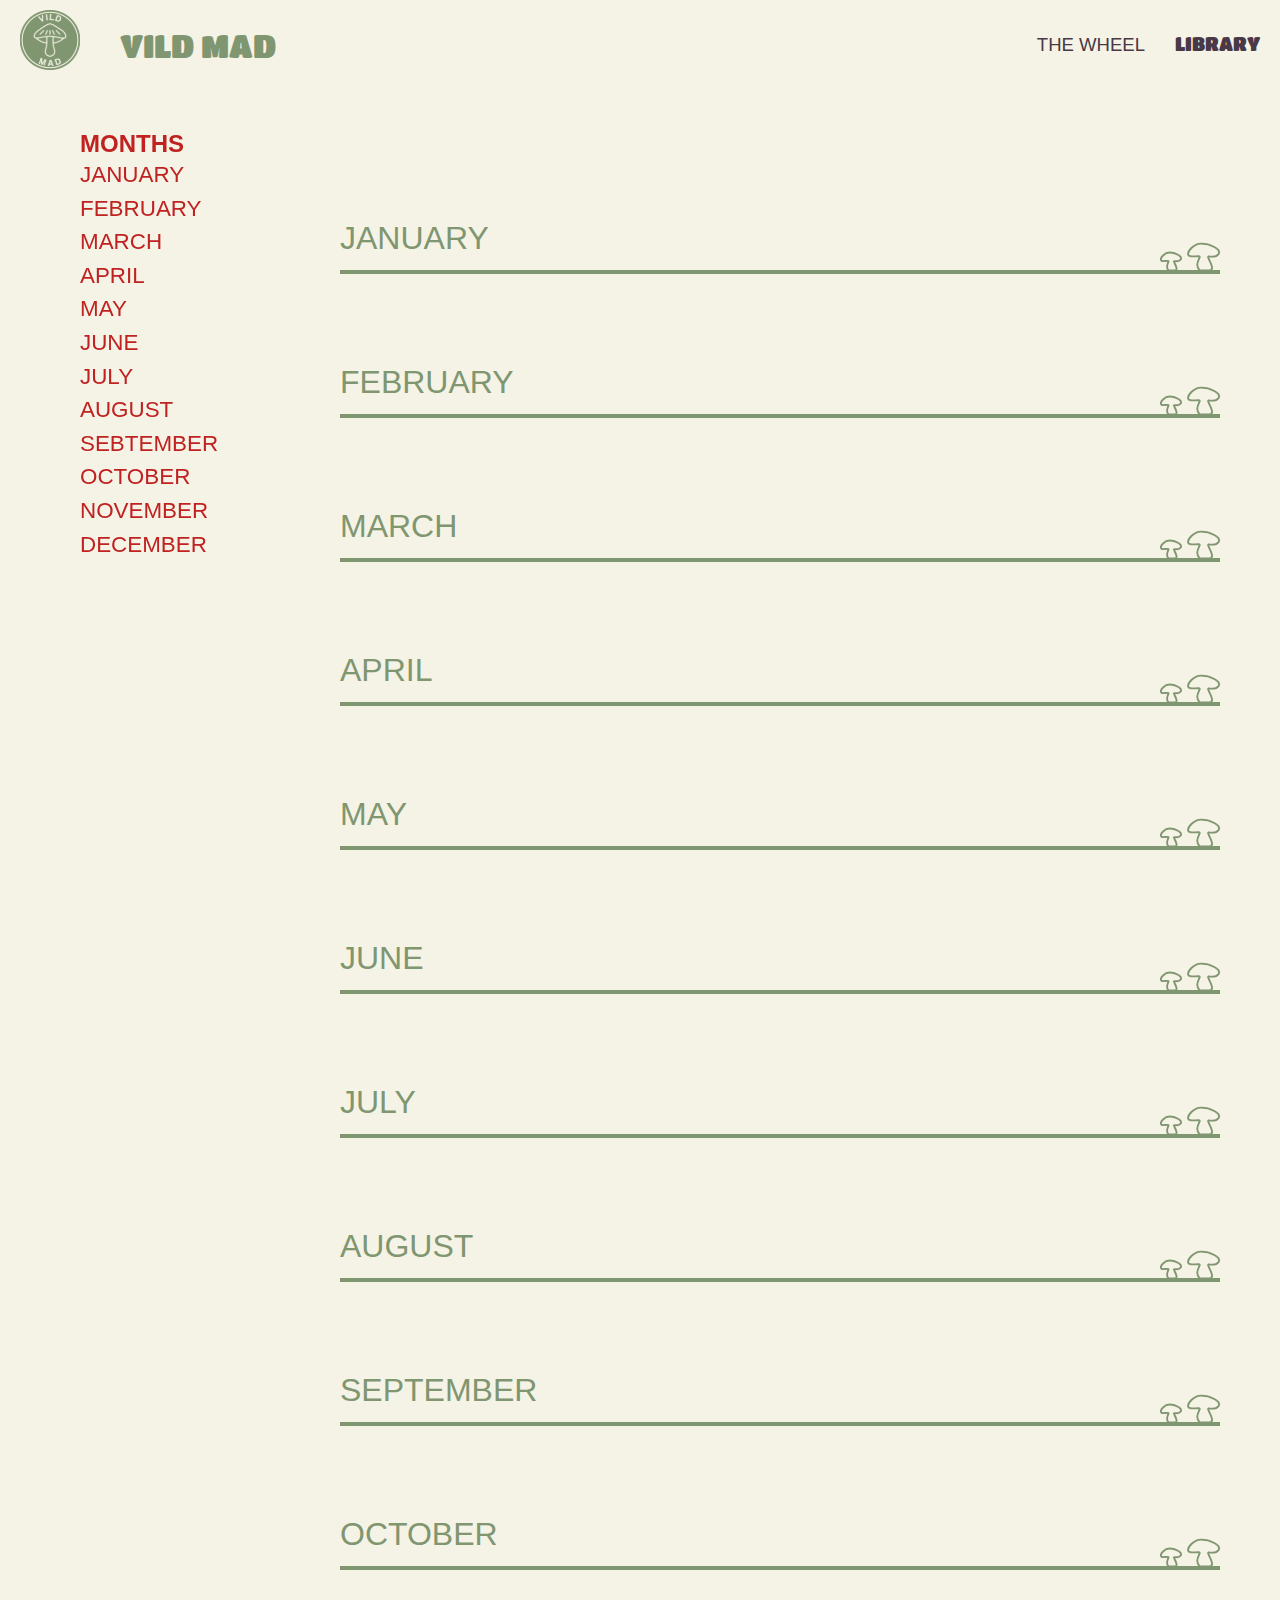
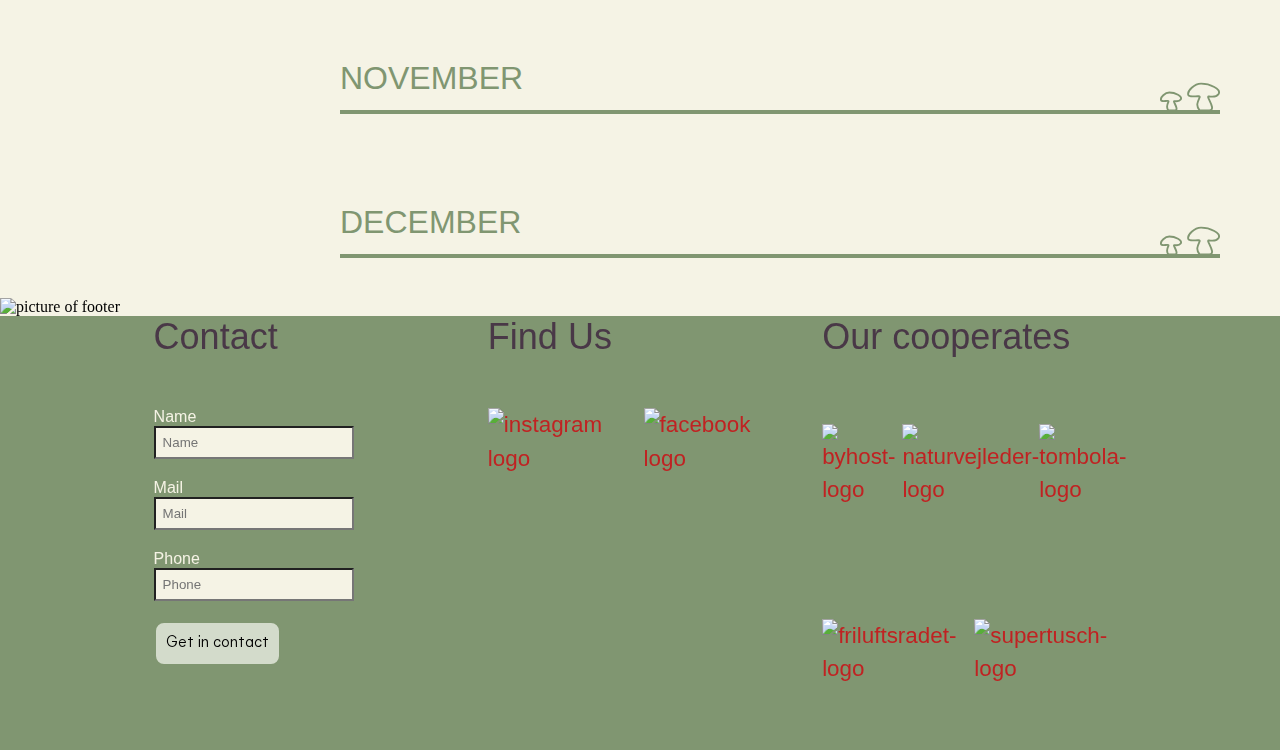
==== commit dcce31f2: "forms og noget mere" ====
--- a/libary.html
+++ b/libary.html
@@ -1,262 +1,248 @@
 <!DOCTYPE html>
 <html lang="en">
-  <head>
-    <meta charset="UTF-8" />
-    <meta name="viewport" content="width=device-width, initial-scale=1.0" />
-    <link rel="stylesheet" href="generel.css" />
-    <link rel="stylesheet" href="libary.css" />
-    <title>Libary</title>
-  </head>
-
-  <body>
-    <header>
-      <nav class="head">
-        <div class="logo">
-          <a href="index.html"><img src="./billeder/logo.svg" alt="" /></a>
-          <p>VILD MAD</p>
-        </div>
-
-        <ul id="menu">
-          <li><a href="wheel.html">THE WHEEL</a></li>
-          <li><a href="libary.html" class="active">LIBRARY</a></li>
-        </ul>
-      </nav>
-    </header>
-    <main>
-      <div id="months">
-        <h2>MONTHS</h2>
-        <ol>
-          <li><a href="#January">JANUARY</a></li>
-          <li><a href="#February">FEBRUARY</a></li>
-          <li><a href="#March">MARCH</a></li>
-          <li><a href="#April">APRIL</a></li>
-          <li><a href="#May">MAY</a></li>
-          <li><a href="#June">JUNE</a></li>
-          <li><a href="#July">JULY</a></li>
-          <li><a href="#August">AUGUST</a></li>
-          <li><a href="#September">SEBTEMBER</a></li>
-          <li><a href="#October">OCTOBER</a></li>
-          <li><a href="#November">NOVEMBER</a></li>
-          <li><a href="#December">DECEMBER</a></li>
-        </ol>
-      </div>
-      <template>
-        <div class="kort">
-          <a class="link" href="svamp.html"
-            ><img src="her kommer billedet" alt="her kommer alt tekst" />
-            <p>Her kommer teksetn</p>
+
+<head>
+  <meta charset="UTF-8" />
+  <meta name="viewport" content="width=device-width, initial-scale=1.0" />
+  <link rel="stylesheet" href="generel.css" />
+  <link rel="stylesheet" href="libary.css" />
+  <title>Libary</title>
+</head>
+
+<body>
+  <header>
+    <nav class="head">
+      <div class="logo">
+        <a href="index.html"><img src="./billeder/logo.svg" alt="" /></a>
+        <p>VILD MAD</p>
+      </div>
+
+      <ul id="menu">
+        <li><a href="wheel.html">THE WHEEL</a></li>
+        <li><a href="libary.html" class="active">LIBRARY</a></li>
+      </ul>
+    </nav>
+  </header>
+  <main>
+    <div id="months">
+      <h2>MONTHS</h2>
+      <ol>
+        <li><a href="#January">JANUARY</a></li>
+        <li><a href="#February">FEBRUARY</a></li>
+        <li><a href="#March">MARCH</a></li>
+        <li><a href="#April">APRIL</a></li>
+        <li><a href="#May">MAY</a></li>
+        <li><a href="#June">JUNE</a></li>
+        <li><a href="#July">JULY</a></li>
+        <li><a href="#August">AUGUST</a></li>
+        <li><a href="#September">SEBTEMBER</a></li>
+        <li><a href="#October">OCTOBER</a></li>
+        <li><a href="#November">NOVEMBER</a></li>
+        <li><a href="#December">DECEMBER</a></li>
+      </ol>
+    </div>
+    <template>
+      <div class="kort">
+        <a class="link" href="svamp.html"><img src="her kommer billedet" alt="her kommer alt tekst" />
+          <p>Her kommer teksetn</p>
+        </a>
+      </div>
+    </template>
+    <section id="January">
+      <div class="indhold_c">
+        <div class="hold">
+          <div class="streg_flex">
+            <h2>JANUARY</h2>
+            <img class="svamp_linje" src="./ikoner/svamp.svg" alt="" />
+          </div>
+        </div>
+        <div class="indhold"></div>
+      </div>
+    </section>
+    <section id="February">
+      <div class="indhold_c">
+        <div class="hold">
+          <div class="streg_flex">
+            <h2>FEBRUARY</h2>
+            <img class="svamp_linje" src="./ikoner/svamp.svg" alt="" />
+          </div>
+        </div>
+        <div class="indhold"></div>
+      </div>
+    </section>
+    <section id="March">
+      <div class="indhold_c">
+        <div class="hold">
+          <div class="streg_flex">
+            <h2>MARCH</h2>
+            <img class="svamp_linje" src="./ikoner/svamp.svg" alt="" />
+          </div>
+        </div>
+        <div class="indhold"></div>
+      </div>
+    </section>
+    <section id="April">
+      <div class="indhold_c">
+        <div class="hold">
+          <div class="streg_flex">
+            <h2>APRIL</h2>
+            <img class="svamp_linje" src="./ikoner/svamp.svg" alt="" />
+          </div>
+        </div>
+        <div class="indhold"></div>
+      </div>
+    </section>
+    <section id="May">
+      <div class="indhold_c">
+        <div class="hold">
+          <div class="streg_flex">
+            <h2>MAY</h2>
+            <img class="svamp_linje" src="./ikoner/svamp.svg" alt="" />
+          </div>
+        </div>
+        <div class="indhold"></div>
+      </div>
+    </section>
+    <section id="June">
+      <div class="indhold_c">
+        <div class="hold">
+          <div class="streg_flex">
+            <h2>JUNE</h2>
+            <img class="svamp_linje" src="./ikoner/svamp.svg" alt="" />
+          </div>
+        </div>
+        <div class="indhold"></div>
+      </div>
+    </section>
+    <section id="July">
+      <div class="indhold_c">
+        <div class="hold">
+          <div class="streg_flex">
+            <h2>JULY</h2>
+            <img class="svamp_linje" src="./ikoner/svamp.svg" alt="" />
+          </div>
+        </div>
+        <div class="indhold"></div>
+      </div>
+    </section>
+    <section id="August">
+      <div class="indhold_c">
+        <div class="hold">
+          <div class="streg_flex">
+            <h2>AUGUST</h2>
+            <img class="svamp_linje" src="./ikoner/svamp.svg" alt="" />
+          </div>
+        </div>
+        <div class="indhold"></div>
+      </div>
+    </section>
+    <section id="September">
+      <div class="indhold_c">
+        <div class="hold">
+          <div class="streg_flex">
+            <h2>SEPTEMBER</h2>
+            <img class="svamp_linje" src="./ikoner/svamp.svg" alt="" />
+          </div>
+        </div>
+        <div class="indhold"></div>
+      </div>
+    </section>
+    <section id="October">
+      <div class="indhold_c">
+        <div class="hold">
+          <div class="streg_flex">
+            <h2>OCTOBER</h2>
+            <img class="svamp_linje" src="./ikoner/svamp.svg" alt="" />
+          </div>
+        </div>
+        <div class="indhold"></div>
+      </div>
+    </section>
+    <section id="November">
+      <div class="indhold_c">
+        <div class="hold">
+          <div class="streg_flex">
+            <h2>NOVEMBER</h2>
+            <img class="svamp_linje" src="./ikoner/svamp.svg" alt="" />
+          </div>
+        </div>
+        <div class="indhold"></div>
+      </div>
+    </section>
+    <section id="December">
+      <div class="indhold_c">
+        <div class="hold">
+          <div class="streg_flex">
+            <h2>DECEMBER</h2>
+            <img class="svamp_linje" src="./ikoner/svamp.svg" alt="" />
+          </div>
+        </div>
+        <div class="indhold"></div>
+      </div>
+    </section>
+  </main>
+  <footer>
+    <img src="billeder/footer.svg" alt="picture of footer" class="top_footer_billede" />
+
+    <div class="footer_grid_1_1_1">
+      <div>
+        <h2>Contact</h2>
+
+        <form>
+          <div class="form-name">
+            <p>Name</p>
+            <label>
+              <input placeholder="Name" type="text" id="name" name="name" />
+            </label>
+          </div>
+
+          <div class="form-mail">
+            <p>Mail</p>
+            <label>
+              <input placeholder="Mail" type="email" name="mail" id="mail" />
+            </label>
+          </div>
+
+          <div class="form-phone">
+            <p>Phone</p>
+            <label>
+              <input placeholder="Phone" type="tel" name="phone" id="phone" />
+            </label>
+          </div>
+        </form>
+
+        <button class="knap2">Get in contact</button>
+      </div>
+      <div class="find">
+        <h2>Find Us</h2>
+        <div class="find_grid">
+          <a href="https://www.instagram.com/vildmaddk/">
+            <img src="billeder/Instagram.svg" alt="instagram logo" />
           </a>
-        </div>
-      </template>
-      <section id="January">
-        <div class="indhold_c">
-          <div class="hold">
-            <div class="streg_flex">
-              <h2>JANUARY</h2>
-              <img class="svamp_linje" src="./ikoner/svamp.svg" alt="" />
-            </div>
-          </div>
-          <div class="indhold"></div>
-        </div>
-      </section>
-      <section id="February">
-        <div class="indhold_c">
-          <div class="hold">
-            <div class="streg_flex">
-              <h2>FEBRUARY</h2>
-              <img class="svamp_linje" src="./ikoner/svamp.svg" alt="" />
-            </div>
-          </div>
-          <div class="indhold"></div>
-        </div>
-      </section>
-      <section id="March">
-        <div class="indhold_c">
-          <div class="hold">
-            <div class="streg_flex">
-              <h2>MARCH</h2>
-              <img class="svamp_linje" src="./ikoner/svamp.svg" alt="" />
-            </div>
-          </div>
-          <div class="indhold"></div>
-        </div>
-      </section>
-      <section id="April">
-        <div class="indhold_c">
-          <div class="hold">
-            <div class="streg_flex">
-              <h2>APRIL</h2>
-              <img class="svamp_linje" src="./ikoner/svamp.svg" alt="" />
-            </div>
-          </div>
-          <div class="indhold"></div>
-        </div>
-      </section>
-      <section id="May">
-        <div class="indhold_c">
-          <div class="hold">
-            <div class="streg_flex">
-              <h2>MAY</h2>
-              <img class="svamp_linje" src="./ikoner/svamp.svg" alt="" />
-            </div>
-          </div>
-          <div class="indhold"></div>
-        </div>
-      </section>
-      <section id="June">
-        <div class="indhold_c">
-          <div class="hold">
-            <div class="streg_flex">
-              <h2>JUNE</h2>
-              <img class="svamp_linje" src="./ikoner/svamp.svg" alt="" />
-            </div>
-          </div>
-          <div class="indhold"></div>
-        </div>
-      </section>
-      <section id="July">
-        <div class="indhold_c">
-          <div class="hold">
-            <div class="streg_flex">
-              <h2>JULY</h2>
-              <img class="svamp_linje" src="./ikoner/svamp.svg" alt="" />
-            </div>
-          </div>
-          <div class="indhold"></div>
-        </div>
-      </section>
-      <section id="August">
-        <div class="indhold_c">
-          <div class="hold">
-            <div class="streg_flex">
-              <h2>AUGUST</h2>
-              <img class="svamp_linje" src="./ikoner/svamp.svg" alt="" />
-            </div>
-          </div>
-          <div class="indhold"></div>
-        </div>
-      </section>
-      <section id="September">
-        <div class="indhold_c">
-          <div class="hold">
-            <div class="streg_flex">
-              <h2>SEPTEMBER</h2>
-              <img class="svamp_linje" src="./ikoner/svamp.svg" alt="" />
-            </div>
-          </div>
-          <div class="indhold"></div>
-        </div>
-      </section>
-      <section id="October">
-        <div class="indhold_c">
-          <div class="hold">
-            <div class="streg_flex">
-              <h2>OCTOBER</h2>
-              <img class="svamp_linje" src="./ikoner/svamp.svg" alt="" />
-            </div>
-          </div>
-          <div class="indhold"></div>
-        </div>
-      </section>
-      <section id="November">
-        <div class="indhold_c">
-          <div class="hold">
-            <div class="streg_flex">
-              <h2>NOVEMBER</h2>
-              <img class="svamp_linje" src="./ikoner/svamp.svg" alt="" />
-            </div>
-          </div>
-          <div class="indhold"></div>
-        </div>
-      </section>
-      <section id="December">
-        <div class="indhold_c">
-          <div class="hold">
-            <div class="streg_flex">
-              <h2>DECEMBER</h2>
-              <img class="svamp_linje" src="./ikoner/svamp.svg" alt="" />
-            </div>
-          </div>
-          <div class="indhold"></div>
-        </div>
-      </section>
-    </main>
-    <footer>
-      <img
-        src="billeder/footer.svg"
-        alt="picture of footer"
-        class="top_footer_billede"
-      />
-
-      <div class="footer_grid_1_1_1">
-        <div>
-          <h2>Contact</h2>
-
-          <form>
-            <div class="form-name">
-              <p>Name</p>
-              <label>
-                <input placeholder="Name" type="text" id="name" name="name" />
-              </label>
-            </div>
-
-            <div class="form-mail">
-              <p>Mail</p>
-              <label>
-                <input placeholder="Mail" type="email" name="mail" id="mail" />
-              </label>
-            </div>
-
-            <div class="form-phone">
-              <p>Phone</p>
-              <label>
-                <input placeholder="Phone" type="tel" name="phone" id="phone" />
-              </label>
-            </div>
-          </form>
-
-          <button class="knap2">Get in contact</button>
-        </div>
-        <div class="find">
-          <h2>Find Us</h2>
-          <div class="find_grid">
-            <a href="https://www.instagram.com/vildmaddk/">
-              <img src="billeder/Instagram.svg" alt="instagram logo" />
-            </a>
-
-            <a href="https://www.facebook.com/vildmaddk">
-              <img src="billeder/Facebook.svg" alt="facebook logo" />
-            </a>
-          </div>
-        </div>
-        <div class="cooperates">
-          <h2>Our cooperates</h2>
-          <div class="footer_pictures">
-            <a href="https://outdooradventure.dk/blog/sanketur"
-              ><img src="billeder/byhost.webp" alt="byhost-logo"
-            /></a>
-            <a href="https://naturvejledningdanmark.dk/"
-              ><img src="billeder/naturvejleder.webp" alt="naturvejleder-logo"
-            /></a>
-            <a href="https://tombolacph.dk/"
-              ><img
-                src="billeder/tombola.webp"
-                alt="tombola-logo"
-                class="tombola"
-            /></a>
-          </div>
-          <div class="footer_pictures2">
-            <a href="https://friluftsraadet.dk/"
-              ><img src="billeder/friluftsradet.webp" alt="friluftsradet-logo"
-            /></a>
-            <a href="https://supertusch.dk/"
-              ><img src="billeder/supertusch.webp" alt="supertusch-logo"
-            /></a>
-          </div>
-        </div>
-      </div>
-    </footer>
-  </body>
-  <script src="libary.js"></script>
-  <script src="itemList.js"></script>
-</html>
+
+          <a href="https://www.facebook.com/vildmaddk">
+            <img src="billeder/Facebook.svg" alt="facebook logo" />
+          </a>
+        </div>
+      </div>
+      <div class="cooperates">
+        <h2>Our cooperates</h2>
+        <div class="footer_pictures">
+          <a href="https://outdooradventure.dk/blog/sanketur"><img src="billeder/byhost.webp" alt="byhost-logo" /></a>
+          <a href="https://naturvejledningdanmark.dk/"><img src="billeder/naturvejleder.webp"
+              alt="naturvejleder-logo" /></a>
+          <a href="https://tombolacph.dk/"><img src="billeder/tombola.webp" alt="tombola-logo" class="tombola" /></a>
+        </div>
+        <div class="footer_pictures2">
+          <a href="https://friluftsraadet.dk/"><img src="billeder/friluftsradet.webp" alt="friluftsradet-logo" /></a>
+          <a href="https://supertusch.dk/"><img src="billeder/supertusch.webp" alt="supertusch-logo" /></a>
+        </div>
+      </div>
+    </div>
+  </footer>
+</body>
+<script src="libary.js"></script>
+<script src="itemList.js"></script>
+<script src="javascript.js"></script>
+
+</html>--- a/generel.css
+++ b/generel.css
@@ -29,6 +29,7 @@
 body {
   font-size: 16px; /* Fallback for ældre browsere */
   font-size: 1em; /* Standard størrelse for moderne browsere, 1em = 16px */
+  margin: 0;
   background-color: var(--baggrund);
 }
 
@@ -218,6 +219,11 @@
   font-family: "mire1";
 }
 
+.knap2:hover {
+  scale: 110%;
+  transition: 0.2s;
+}
+
 @media (min-width: 800px) {
   .footer_grid_1_1_1 {
     display: grid;
--- a/libary.css
+++ b/libary.css
@@ -1,3 +1,7 @@
+.top_footer_billede {
+  margin-bottom: -10px;
+}
+
 ol li {
   list-style: none;
   text-decoration: none;
@@ -46,11 +50,16 @@
   background-color: var(--baggrund);
 }
 #months {
-  padding: 20px 0px 0px 20px;
+  padding: 20px 0px 0px 0px;
   position: fixed;
   z-index: 100;
 }
-.active h2 {
+
+#months li {
+  font-size: 10px;
+}
+
+#months .active h2 {
   font-family: Helvetica, sans-serif, Arial;
   font-size: 2em;
   font-weight: 600;
@@ -134,7 +143,7 @@
 main section {
   /* height: 100vh; */
 
-  padding-left: 300px;
+  padding-left: 150px;
 }
 section img {
   /* width: 30%; */
@@ -152,6 +161,7 @@
 
 .indhold {
   display: grid;
+  grid-template-columns: 1fr 1fr;
   gap: 20px;
   background-color: rgba(0, 0, 255, 0);
   height: auto;
@@ -169,12 +179,13 @@
   top: 0;
   z-index: 1000; /* Justér om nødvendigt for at håndtere lagpositionering */
 }
-/* .kort {
-display: grid;
-grid-template-columns: 1fr;
-grid-template-rows: subgrid;
-grid-row: span 2;
-} */
+.kort {
+  display: grid;
+  grid-template-columns: 1fr;
+  grid-template-rows: subgrid;
+  grid-row: span 2;
+}
+
 .svamp_linje {
   aspect-ratio: 1/1;
   width: 60px;
@@ -213,6 +224,14 @@
   #months {
     padding: 0px 0px 0px 40px;
     position: fixed;
+  }
+
+  #months li {
+    font-size: 16px;
+  }
+
+  .streg_flex h2 {
+    padding-top: 10px;
   }
 
   /* .linje {
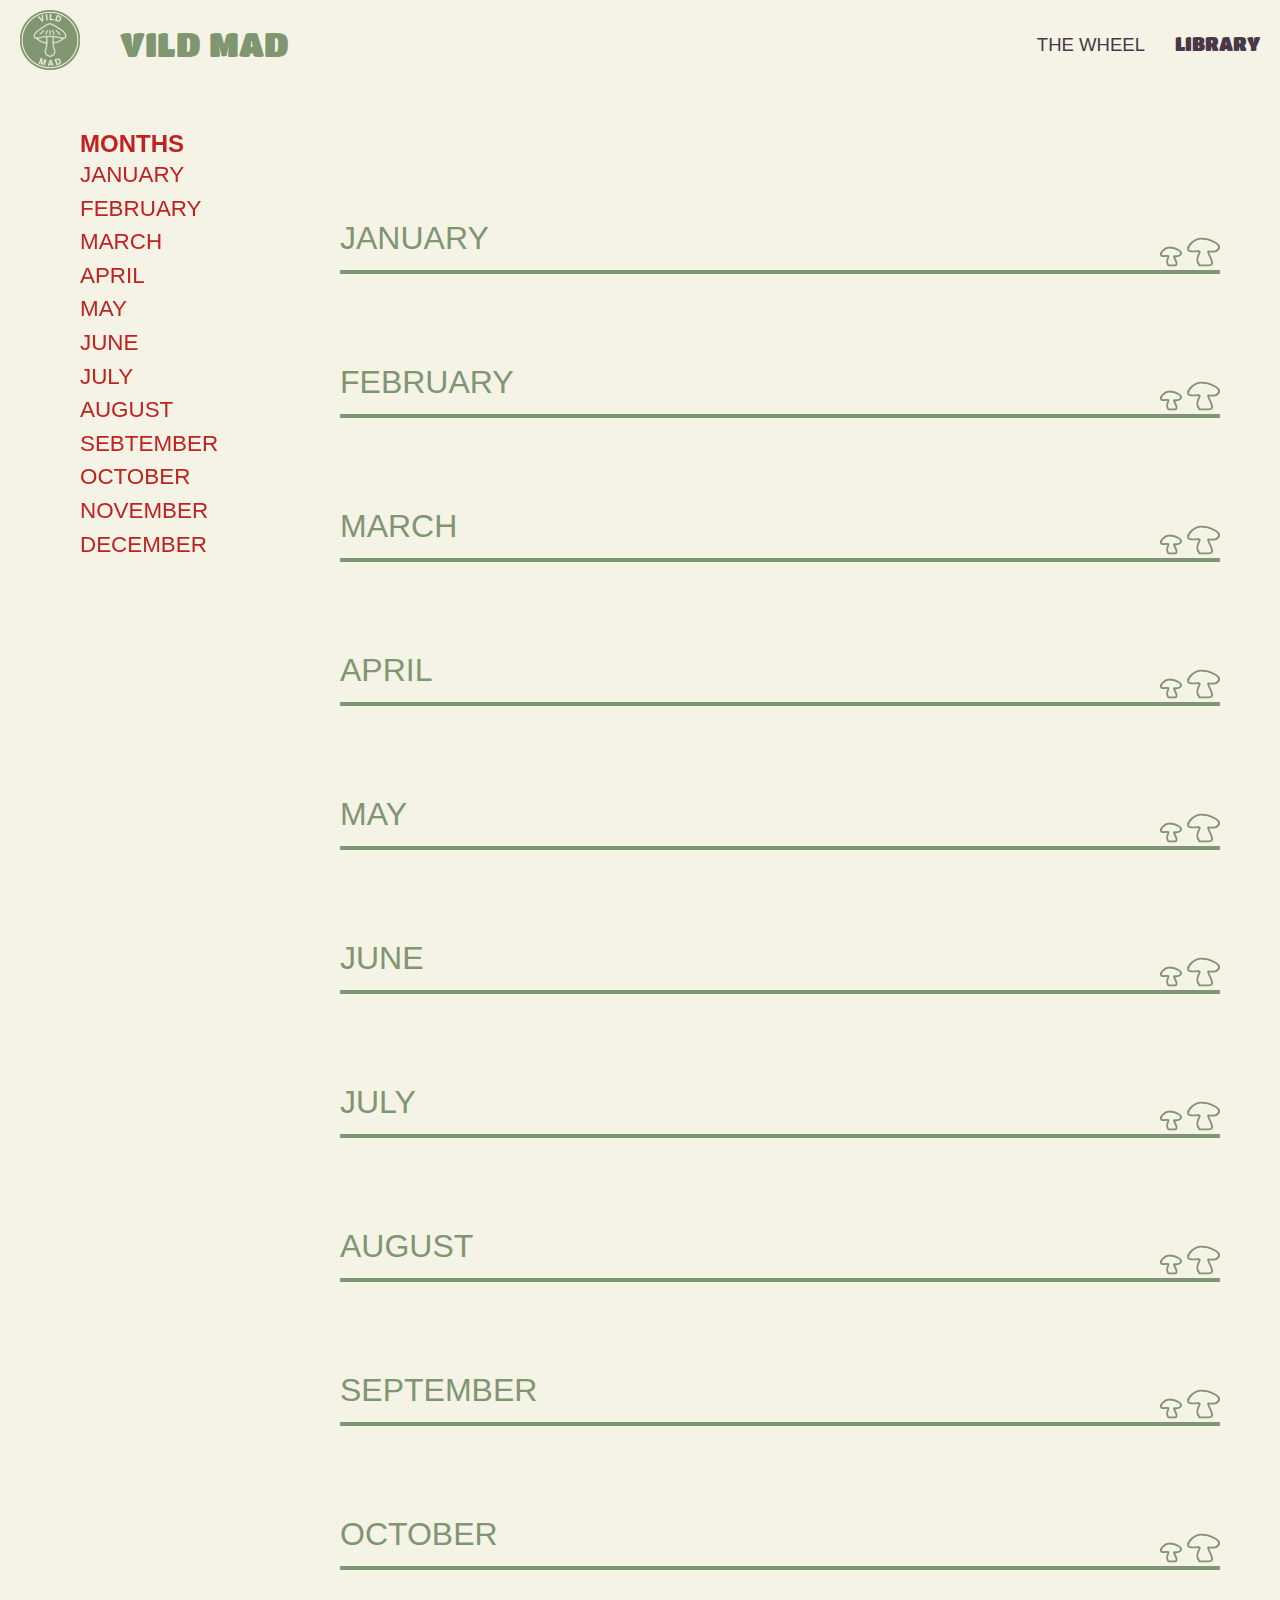
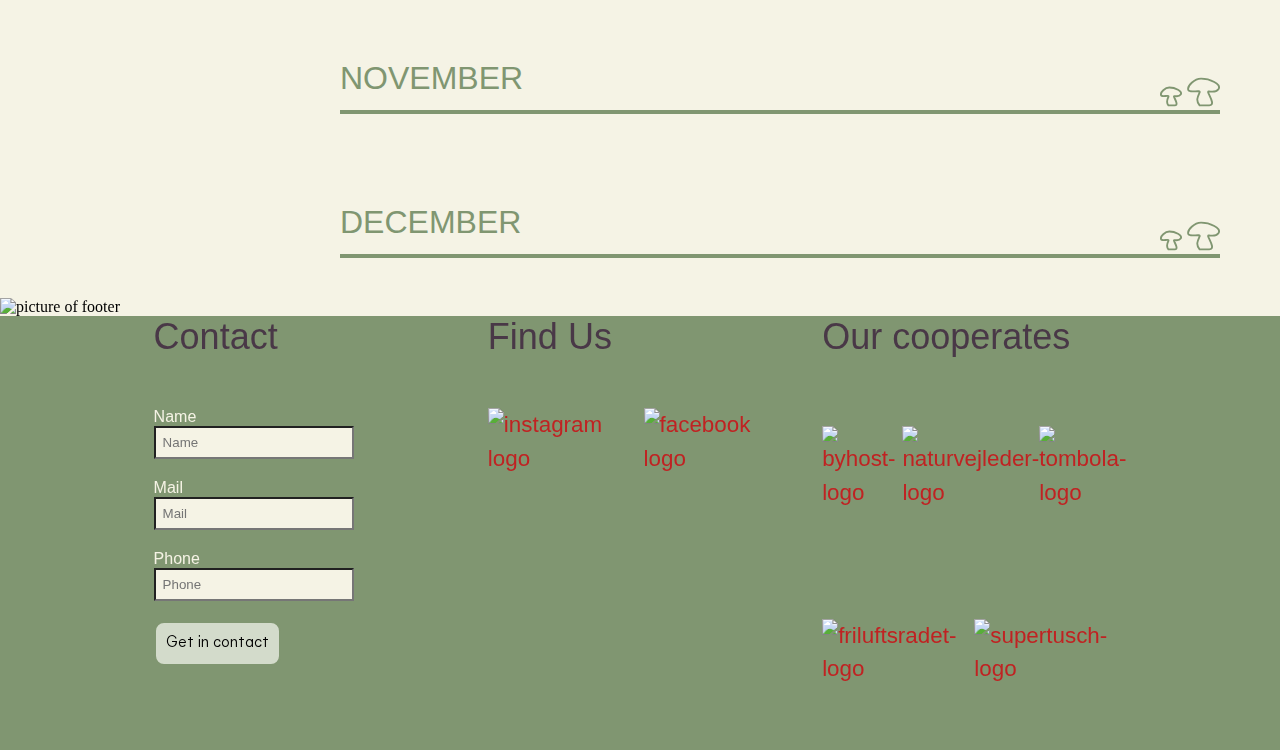
==== commit 9ceaa787: "mobil optimeret" ====
--- a/libary.html
+++ b/libary.html
@@ -1,248 +1,255 @@
 <!DOCTYPE html>
 <html lang="en">
-
-<head>
-  <meta charset="UTF-8" />
-  <meta name="viewport" content="width=device-width, initial-scale=1.0" />
-  <link rel="stylesheet" href="generel.css" />
-  <link rel="stylesheet" href="libary.css" />
-  <title>Libary</title>
-</head>
-
-<body>
-  <header>
-    <nav class="head">
-      <div class="logo">
-        <a href="index.html"><img src="./billeder/logo.svg" alt="" /></a>
-        <p>VILD MAD</p>
+  <head>
+    <meta charset="UTF-8" />
+    <meta name="viewport" content="width=device-width, initial-scale=1.0" />
+    <link rel="stylesheet" href="generel.css" />
+    <link rel="stylesheet" href="libary.css" />
+    <title>Libary</title>
+  </head>
+
+  <body>
+    <header>
+      <nav class="head">
+        <div class="logo">
+          <a href="index.html"><img src="./billeder/logo.svg" alt="" /></a>
+          <a href="index.html"><p>VILD MAD</p></a>
+        </div>
+
+        <ul id="menu">
+          <li><a href="wheel.html">THE WHEEL</a></li>
+          <li><a href="libary.html" class="active">LIBRARY</a></li>
+        </ul>
+      </nav>
+    </header>
+    <main>
+      <div id="months">
+        <h2>MONTHS</h2>
+        <ol>
+          <li><a href="#January">JANUARY</a></li>
+          <li><a href="#February">FEBRUARY</a></li>
+          <li><a href="#March">MARCH</a></li>
+          <li><a href="#April">APRIL</a></li>
+          <li><a href="#May">MAY</a></li>
+          <li><a href="#June">JUNE</a></li>
+          <li><a href="#July">JULY</a></li>
+          <li><a href="#August">AUGUST</a></li>
+          <li><a href="#September">SEBTEMBER</a></li>
+          <li><a href="#October">OCTOBER</a></li>
+          <li><a href="#November">NOVEMBER</a></li>
+          <li><a href="#December">DECEMBER</a></li>
+        </ol>
       </div>
-
-      <ul id="menu">
-        <li><a href="wheel.html">THE WHEEL</a></li>
-        <li><a href="libary.html" class="active">LIBRARY</a></li>
-      </ul>
-    </nav>
-  </header>
-  <main>
-    <div id="months">
-      <h2>MONTHS</h2>
-      <ol>
-        <li><a href="#January">JANUARY</a></li>
-        <li><a href="#February">FEBRUARY</a></li>
-        <li><a href="#March">MARCH</a></li>
-        <li><a href="#April">APRIL</a></li>
-        <li><a href="#May">MAY</a></li>
-        <li><a href="#June">JUNE</a></li>
-        <li><a href="#July">JULY</a></li>
-        <li><a href="#August">AUGUST</a></li>
-        <li><a href="#September">SEBTEMBER</a></li>
-        <li><a href="#October">OCTOBER</a></li>
-        <li><a href="#November">NOVEMBER</a></li>
-        <li><a href="#December">DECEMBER</a></li>
-      </ol>
-    </div>
-    <template>
-      <div class="kort">
-        <a class="link" href="svamp.html"><img src="her kommer billedet" alt="her kommer alt tekst" />
-          <p>Her kommer teksetn</p>
-        </a>
+      <template>
+        <div class="kort">
+          <a class="link" href="svamp.html"
+            ><img src="her kommer billedet" alt="her kommer alt tekst" />
+            <p class="hover_tekst">Her kommer teksetn</p>
+          </a>
+        </div>
+      </template>
+      <section id="January">
+        <div class="indhold_c">
+          <div class="hold">
+            <div class="streg_flex">
+              <h2>JANUARY</h2>
+              <img class="svamp_linje" src="./ikoner/svamp.svg" alt="" />
+            </div>
+          </div>
+          <div class="indhold"></div>
+        </div>
+      </section>
+      <section id="February">
+        <div class="indhold_c">
+          <div class="hold">
+            <div class="streg_flex">
+              <h2>FEBRUARY</h2>
+              <img class="svamp_linje" src="./ikoner/svamp.svg" alt="" />
+            </div>
+          </div>
+          <div class="indhold"></div>
+        </div>
+      </section>
+      <section id="March">
+        <div class="indhold_c">
+          <div class="hold">
+            <div class="streg_flex">
+              <h2>MARCH</h2>
+              <img class="svamp_linje" src="./ikoner/svamp.svg" alt="" />
+            </div>
+          </div>
+          <div class="indhold"></div>
+        </div>
+      </section>
+      <section id="April">
+        <div class="indhold_c">
+          <div class="hold">
+            <div class="streg_flex">
+              <h2>APRIL</h2>
+              <img class="svamp_linje" src="./ikoner/svamp.svg" alt="" />
+            </div>
+          </div>
+          <div class="indhold"></div>
+        </div>
+      </section>
+      <section id="May">
+        <div class="indhold_c">
+          <div class="hold">
+            <div class="streg_flex">
+              <h2>MAY</h2>
+              <img class="svamp_linje" src="./ikoner/svamp.svg" alt="" />
+            </div>
+          </div>
+          <div class="indhold"></div>
+        </div>
+      </section>
+      <section id="June">
+        <div class="indhold_c">
+          <div class="hold">
+            <div class="streg_flex">
+              <h2>JUNE</h2>
+              <img class="svamp_linje" src="./ikoner/svamp.svg" alt="" />
+            </div>
+          </div>
+          <div class="indhold"></div>
+        </div>
+      </section>
+      <section id="July">
+        <div class="indhold_c">
+          <div class="hold">
+            <div class="streg_flex">
+              <h2>JULY</h2>
+              <img class="svamp_linje" src="./ikoner/svamp.svg" alt="" />
+            </div>
+          </div>
+          <div class="indhold"></div>
+        </div>
+      </section>
+      <section id="August">
+        <div class="indhold_c">
+          <div class="hold">
+            <div class="streg_flex">
+              <h2>AUGUST</h2>
+              <img class="svamp_linje" src="./ikoner/svamp.svg" alt="" />
+            </div>
+          </div>
+          <div class="indhold"></div>
+        </div>
+      </section>
+      <section id="September">
+        <div class="indhold_c">
+          <div class="hold">
+            <div class="streg_flex">
+              <h2>SEPTEMBER</h2>
+              <img class="svamp_linje" src="./ikoner/svamp.svg" alt="" />
+            </div>
+          </div>
+          <div class="indhold"></div>
+        </div>
+      </section>
+      <section id="October">
+        <div class="indhold_c">
+          <div class="hold">
+            <div class="streg_flex">
+              <h2>OCTOBER</h2>
+              <img class="svamp_linje" src="./ikoner/svamp.svg" alt="" />
+            </div>
+          </div>
+          <div class="indhold"></div>
+        </div>
+      </section>
+      <section id="November">
+        <div class="indhold_c">
+          <div class="hold">
+            <div class="streg_flex">
+              <h2>NOVEMBER</h2>
+              <img class="svamp_linje" src="./ikoner/svamp.svg" alt="" />
+            </div>
+          </div>
+          <div class="indhold"></div>
+        </div>
+      </section>
+      <section id="December">
+        <div class="indhold_c">
+          <div class="hold">
+            <div class="streg_flex">
+              <h2>DECEMBER</h2>
+              <img class="svamp_linje" src="./ikoner/svamp.svg" alt="" />
+            </div>
+          </div>
+          <div class="indhold"></div>
+        </div>
+      </section>
+    </main>
+    <footer>
+      <img src="billeder/footer.svg" alt="picture of footer" class="top_footer_billede" />
+
+      <div class="footer_grid_1_1_1">
+        <div>
+          <h2>Contact</h2>
+
+          <form>
+            <div class="form-name">
+              <p>Name</p>
+              <label>
+                <input placeholder="Name" type="text" id="name" name="name" />
+              </label>
+            </div>
+
+            <div class="form-mail">
+              <p>Mail</p>
+              <label>
+                <input placeholder="Mail" type="email" name="mail" id="mail" />
+              </label>
+            </div>
+
+            <div class="form-phone">
+              <p>Phone</p>
+              <label>
+                <input placeholder="Phone" type="tel" name="phone" id="phone" />
+              </label>
+            </div>
+          </form>
+
+          <button class="knap2">Get in contact</button>
+        </div>
+        <div class="find">
+          <h2>Find Us</h2>
+          <div class="find_grid">
+            <a href="https://www.instagram.com/vildmaddk/">
+              <img src="billeder/Instagram.svg" alt="instagram logo" />
+            </a>
+
+            <a href="https://www.facebook.com/vildmaddk">
+              <img src="billeder/Facebook.svg" alt="facebook logo" />
+            </a>
+          </div>
+        </div>
+        <div class="cooperates">
+          <h2>Our cooperates</h2>
+          <div class="footer_pictures">
+            <a href="https://outdooradventure.dk/blog/sanketur"
+              ><img src="billeder/byhost.webp" alt="byhost-logo"
+            /></a>
+            <a href="https://naturvejledningdanmark.dk/"
+              ><img src="billeder/naturvejleder.webp" alt="naturvejleder-logo"
+            /></a>
+            <a href="https://tombolacph.dk/"
+              ><img src="billeder/tombola.webp" alt="tombola-logo" class="tombola"
+            /></a>
+          </div>
+          <div class="footer_pictures2">
+            <a href="https://friluftsraadet.dk/"
+              ><img src="billeder/friluftsradet.webp" alt="friluftsradet-logo"
+            /></a>
+            <a href="https://supertusch.dk/"
+              ><img src="billeder/supertusch.webp" alt="supertusch-logo"
+            /></a>
+          </div>
+        </div>
       </div>
-    </template>
-    <section id="January">
-      <div class="indhold_c">
-        <div class="hold">
-          <div class="streg_flex">
-            <h2>JANUARY</h2>
-            <img class="svamp_linje" src="./ikoner/svamp.svg" alt="" />
-          </div>
-        </div>
-        <div class="indhold"></div>
-      </div>
-    </section>
-    <section id="February">
-      <div class="indhold_c">
-        <div class="hold">
-          <div class="streg_flex">
-            <h2>FEBRUARY</h2>
-            <img class="svamp_linje" src="./ikoner/svamp.svg" alt="" />
-          </div>
-        </div>
-        <div class="indhold"></div>
-      </div>
-    </section>
-    <section id="March">
-      <div class="indhold_c">
-        <div class="hold">
-          <div class="streg_flex">
-            <h2>MARCH</h2>
-            <img class="svamp_linje" src="./ikoner/svamp.svg" alt="" />
-          </div>
-        </div>
-        <div class="indhold"></div>
-      </div>
-    </section>
-    <section id="April">
-      <div class="indhold_c">
-        <div class="hold">
-          <div class="streg_flex">
-            <h2>APRIL</h2>
-            <img class="svamp_linje" src="./ikoner/svamp.svg" alt="" />
-          </div>
-        </div>
-        <div class="indhold"></div>
-      </div>
-    </section>
-    <section id="May">
-      <div class="indhold_c">
-        <div class="hold">
-          <div class="streg_flex">
-            <h2>MAY</h2>
-            <img class="svamp_linje" src="./ikoner/svamp.svg" alt="" />
-          </div>
-        </div>
-        <div class="indhold"></div>
-      </div>
-    </section>
-    <section id="June">
-      <div class="indhold_c">
-        <div class="hold">
-          <div class="streg_flex">
-            <h2>JUNE</h2>
-            <img class="svamp_linje" src="./ikoner/svamp.svg" alt="" />
-          </div>
-        </div>
-        <div class="indhold"></div>
-      </div>
-    </section>
-    <section id="July">
-      <div class="indhold_c">
-        <div class="hold">
-          <div class="streg_flex">
-            <h2>JULY</h2>
-            <img class="svamp_linje" src="./ikoner/svamp.svg" alt="" />
-          </div>
-        </div>
-        <div class="indhold"></div>
-      </div>
-    </section>
-    <section id="August">
-      <div class="indhold_c">
-        <div class="hold">
-          <div class="streg_flex">
-            <h2>AUGUST</h2>
-            <img class="svamp_linje" src="./ikoner/svamp.svg" alt="" />
-          </div>
-        </div>
-        <div class="indhold"></div>
-      </div>
-    </section>
-    <section id="September">
-      <div class="indhold_c">
-        <div class="hold">
-          <div class="streg_flex">
-            <h2>SEPTEMBER</h2>
-            <img class="svamp_linje" src="./ikoner/svamp.svg" alt="" />
-          </div>
-        </div>
-        <div class="indhold"></div>
-      </div>
-    </section>
-    <section id="October">
-      <div class="indhold_c">
-        <div class="hold">
-          <div class="streg_flex">
-            <h2>OCTOBER</h2>
-            <img class="svamp_linje" src="./ikoner/svamp.svg" alt="" />
-          </div>
-        </div>
-        <div class="indhold"></div>
-      </div>
-    </section>
-    <section id="November">
-      <div class="indhold_c">
-        <div class="hold">
-          <div class="streg_flex">
-            <h2>NOVEMBER</h2>
-            <img class="svamp_linje" src="./ikoner/svamp.svg" alt="" />
-          </div>
-        </div>
-        <div class="indhold"></div>
-      </div>
-    </section>
-    <section id="December">
-      <div class="indhold_c">
-        <div class="hold">
-          <div class="streg_flex">
-            <h2>DECEMBER</h2>
-            <img class="svamp_linje" src="./ikoner/svamp.svg" alt="" />
-          </div>
-        </div>
-        <div class="indhold"></div>
-      </div>
-    </section>
-  </main>
-  <footer>
-    <img src="billeder/footer.svg" alt="picture of footer" class="top_footer_billede" />
-
-    <div class="footer_grid_1_1_1">
-      <div>
-        <h2>Contact</h2>
-
-        <form>
-          <div class="form-name">
-            <p>Name</p>
-            <label>
-              <input placeholder="Name" type="text" id="name" name="name" />
-            </label>
-          </div>
-
-          <div class="form-mail">
-            <p>Mail</p>
-            <label>
-              <input placeholder="Mail" type="email" name="mail" id="mail" />
-            </label>
-          </div>
-
-          <div class="form-phone">
-            <p>Phone</p>
-            <label>
-              <input placeholder="Phone" type="tel" name="phone" id="phone" />
-            </label>
-          </div>
-        </form>
-
-        <button class="knap2">Get in contact</button>
-      </div>
-      <div class="find">
-        <h2>Find Us</h2>
-        <div class="find_grid">
-          <a href="https://www.instagram.com/vildmaddk/">
-            <img src="billeder/Instagram.svg" alt="instagram logo" />
-          </a>
-
-          <a href="https://www.facebook.com/vildmaddk">
-            <img src="billeder/Facebook.svg" alt="facebook logo" />
-          </a>
-        </div>
-      </div>
-      <div class="cooperates">
-        <h2>Our cooperates</h2>
-        <div class="footer_pictures">
-          <a href="https://outdooradventure.dk/blog/sanketur"><img src="billeder/byhost.webp" alt="byhost-logo" /></a>
-          <a href="https://naturvejledningdanmark.dk/"><img src="billeder/naturvejleder.webp"
-              alt="naturvejleder-logo" /></a>
-          <a href="https://tombolacph.dk/"><img src="billeder/tombola.webp" alt="tombola-logo" class="tombola" /></a>
-        </div>
-        <div class="footer_pictures2">
-          <a href="https://friluftsraadet.dk/"><img src="billeder/friluftsradet.webp" alt="friluftsradet-logo" /></a>
-          <a href="https://supertusch.dk/"><img src="billeder/supertusch.webp" alt="supertusch-logo" /></a>
-        </div>
-      </div>
-    </div>
-  </footer>
-</body>
-<script src="libary.js"></script>
-<script src="itemList.js"></script>
-<script src="javascript.js"></script>
-
-</html>+    </footer>
+  </body>
+  <script src="libary.js"></script>
+  <script src="itemList.js"></script>
+</html>
--- a/generel.css
+++ b/generel.css
@@ -8,9 +8,7 @@
   src: url(./fonte/MierA-Regular.woff2);
 }
 ::selection {
-  background-color: var(
-    --farve1
-  ); /* Ændrer baggrundsfarven på den markerede tekst */
+  background-color: var(--farve1); /* Ændrer baggrundsfarven på den markerede tekst */
   color: var(--baggrund); /* Ændrer tekstfarven på den markerede tekst */
 }
 /* farver */
@@ -90,6 +88,10 @@
   background-color: var(--baggrund);
 }
 
+.logo p {
+  display: none;
+}
+
 .head {
   display: flex;
   justify-content: space-between;
@@ -155,6 +157,7 @@
 .footer_pictures {
   display: grid;
   grid-template-columns: 1fr 1fr 1fr;
+  height: 50%;
 }
 
 .footer_pictures2 {
@@ -167,8 +170,7 @@
 }
 .cooperates {
   display: grid;
-  grid-template-rows: 1fr 2fr;
-  gap: 20px;
+  grid-template-rows: 1fr 1.75fr;
 }
 
 .footer_pictures img {
@@ -231,6 +233,10 @@
     padding: 0% 12% 5% 12%;
     gap: 30px;
   }
+  .logo a p {
+    display: block;
+    font-size: 1.5em;
+  }
 }
 
 @media (max-width: 800px) {
--- a/libary.css
+++ b/libary.css
@@ -27,6 +27,7 @@
   font-size: 1.4em;
   font-weight: 400;
 }
+
 #months h2 {
   padding: 0px;
   color: var(--farve2);
@@ -50,6 +51,7 @@
   background-color: var(--baggrund);
 }
 #months {
+  display: none;
   padding: 20px 0px 0px 0px;
   position: fixed;
   z-index: 100;
@@ -91,7 +93,7 @@
   text-align: center;
 }
 .hold {
-  padding-top: 80px;
+  padding-top: 100px;
   position: sticky;
   top: 0;
   z-index: 1000; /* Justér om nødvendigt for at håndtere lagpositionering */
@@ -143,15 +145,19 @@
 main section {
   /* height: 100vh; */
 
-  padding-left: 150px;
+  padding-left: 0px;
 }
 section img {
   /* width: 30%; */
   border-radius: 50%;
 }
 
-#months {
-  position: fixed;
+.footer_pictures2 img {
+  width: 150px;
+}
+
+.kort:hover .hover_tekst {
+  font-weight: bold;
 }
 
 /* .linje {
@@ -173,12 +179,6 @@
   object-fit: cover;
 }
 
-.hold {
-  padding-top: 80px;
-  position: sticky;
-  top: 0;
-  z-index: 1000; /* Justér om nødvendigt for at håndtere lagpositionering */
-}
 .kort {
   display: grid;
   grid-template-columns: 1fr;
@@ -190,7 +190,7 @@
   aspect-ratio: 1/1;
   width: 60px;
   border-radius: 0%;
-  transform: translateY(32px);
+  transform: translateY(12px);
 }
 /* .indhold.active.svamp_linje {
 transform: translateY(20px);
@@ -202,6 +202,10 @@
 }
 
 @media (min-width: 800px) {
+  .logo a p {
+    font-size: 1.5em;
+  }
+
   body {
     font-size: 1em;
   }
@@ -222,6 +226,7 @@
   }
 
   #months {
+    display: block;
     padding: 0px 0px 0px 40px;
     position: fixed;
   }
@@ -269,7 +274,7 @@
     aspect-ratio: 1/1;
     width: 60px;
     border-radius: 0%;
-    transform: translateY(17px);
+    transform: translateY(12px);
   }
   /* .indhold.active.svamp_linje {
   transform: translateY(20px);
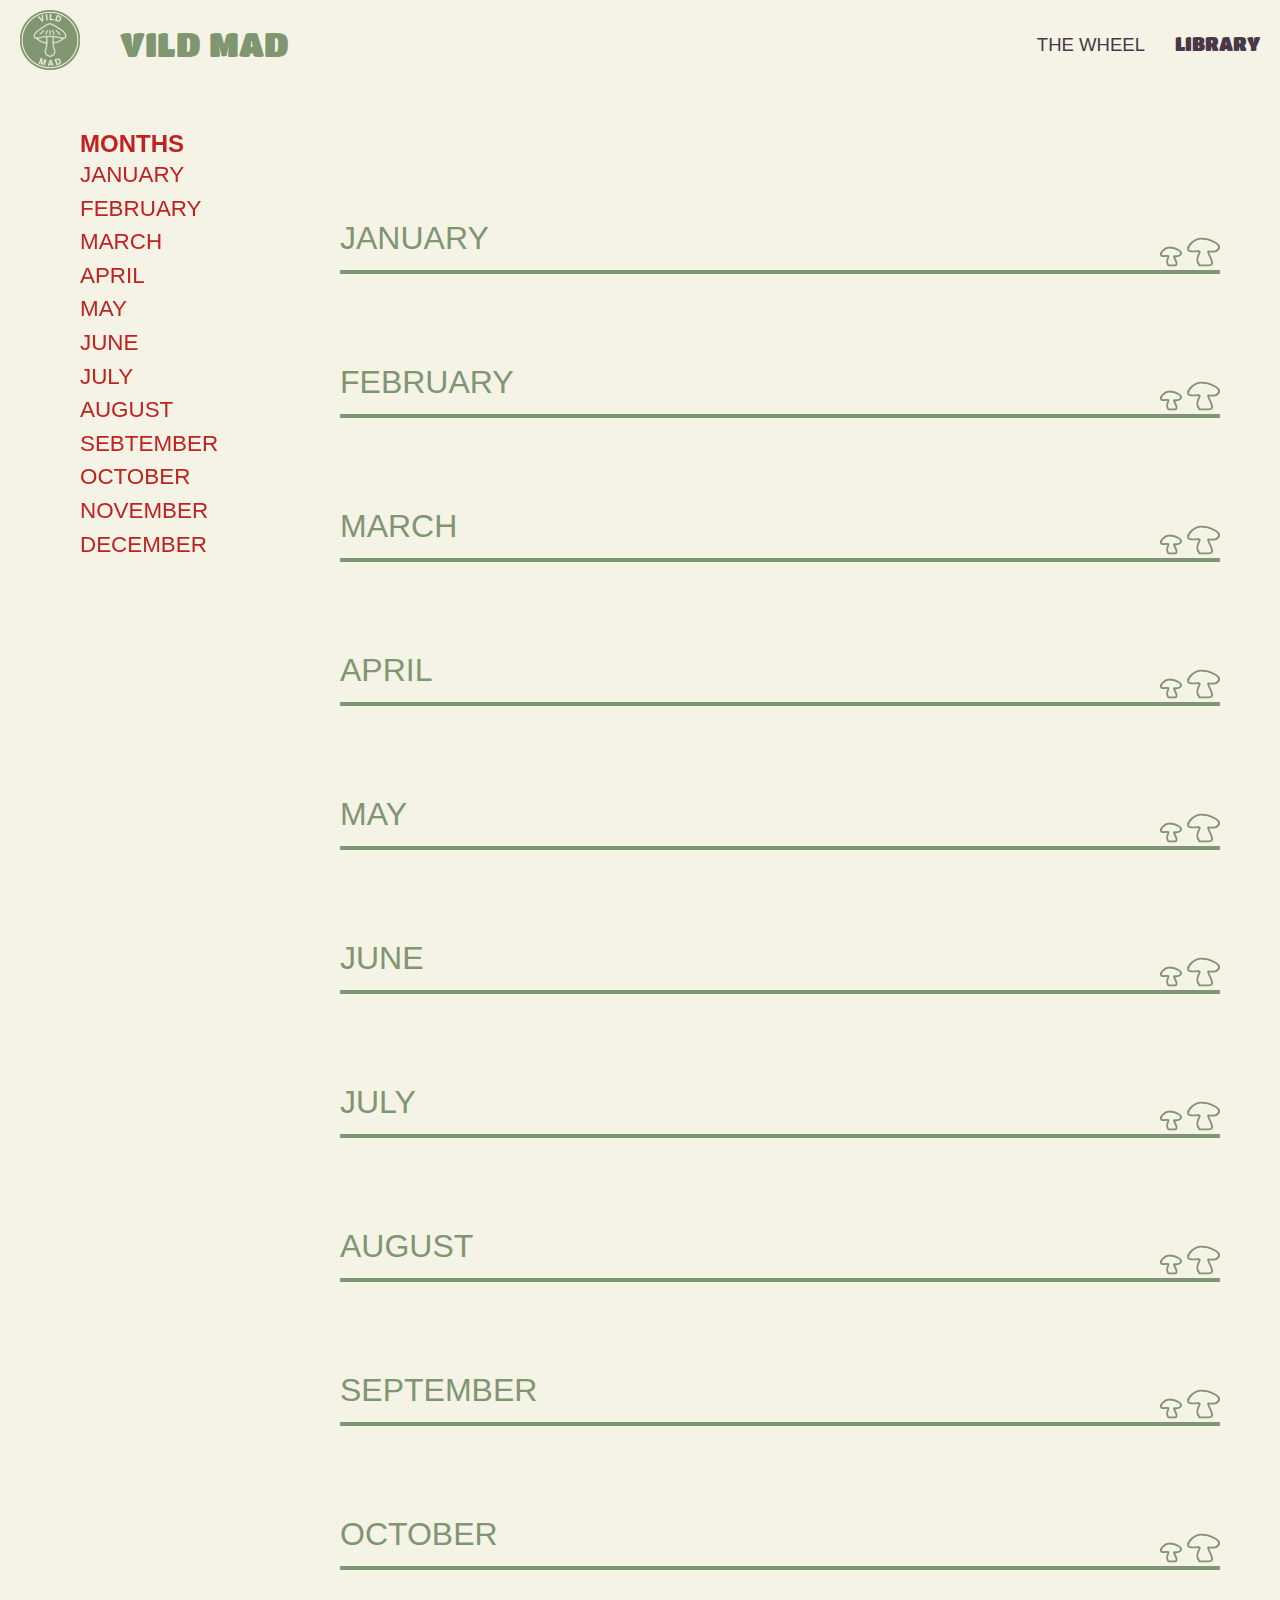
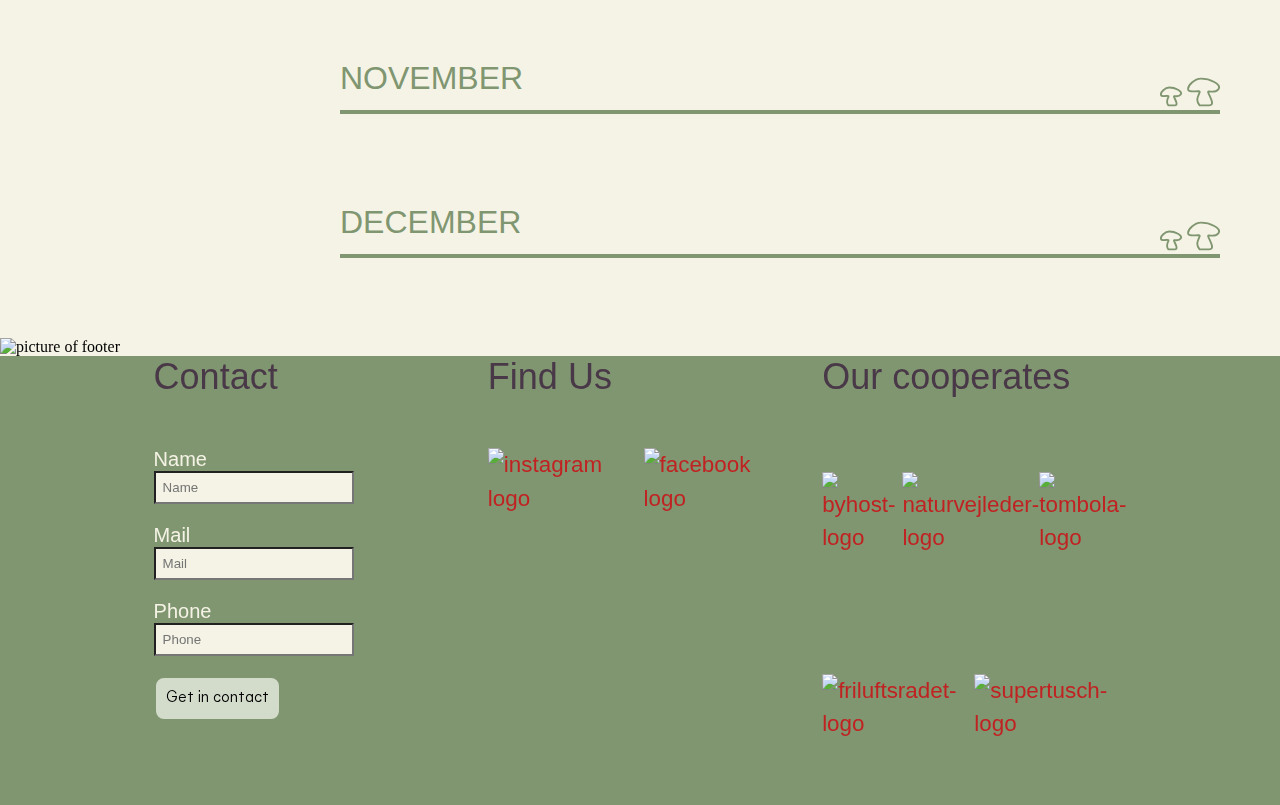
==== commit 6a4c2d33: "Merge branch 'main' of https://github.com/sohe0002/vildmad into main" ====
--- a/libary.html
+++ b/libary.html
@@ -181,7 +181,7 @@
         </div>
       </section>
     </main>
-    <footer>
+    <footer class="listFoot">
       <img src="billeder/footer.svg" alt="picture of footer" class="top_footer_billede" />
 
       <div class="footer_grid_1_1_1">
--- a/generel.css
+++ b/generel.css
@@ -41,7 +41,7 @@
 p {
   font-family: Helvetica, sans-serif, Arial;
   font-weight: 400;
-  font-size: 1, 25em;
+  font-size: 1.25em;
 }
 
 .wheel h2 {
@@ -86,6 +86,10 @@
   left: 0%;
   width: 100%;
   background-color: var(--baggrund);
+}
+
+a {
+  text-decoration: none;
 }
 
 .logo p {
--- a/libary.css
+++ b/libary.css
@@ -284,4 +284,8 @@
     justify-content: space-between;
     border-bottom: 4px solid var(--farve1);
   }
-}
+
+  .listFoot {
+    margin-top: 80px;
+  }
+}
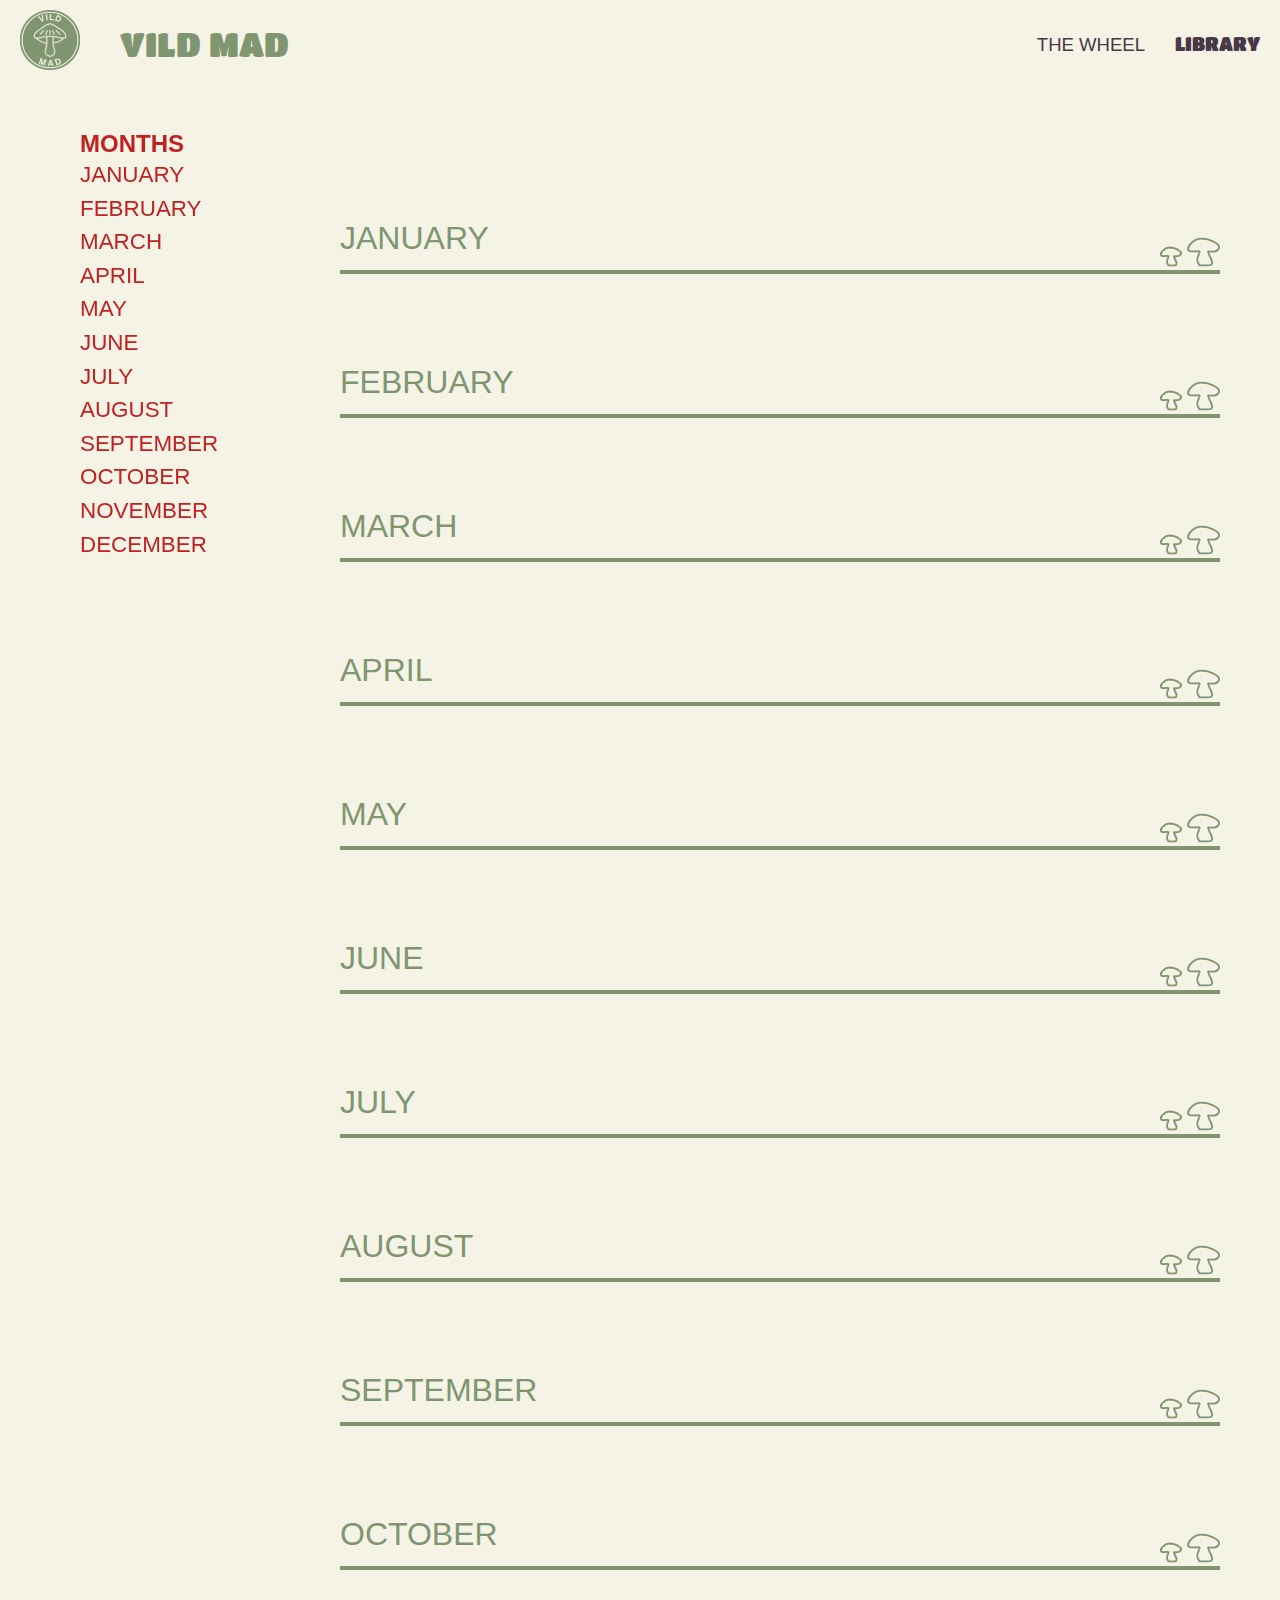
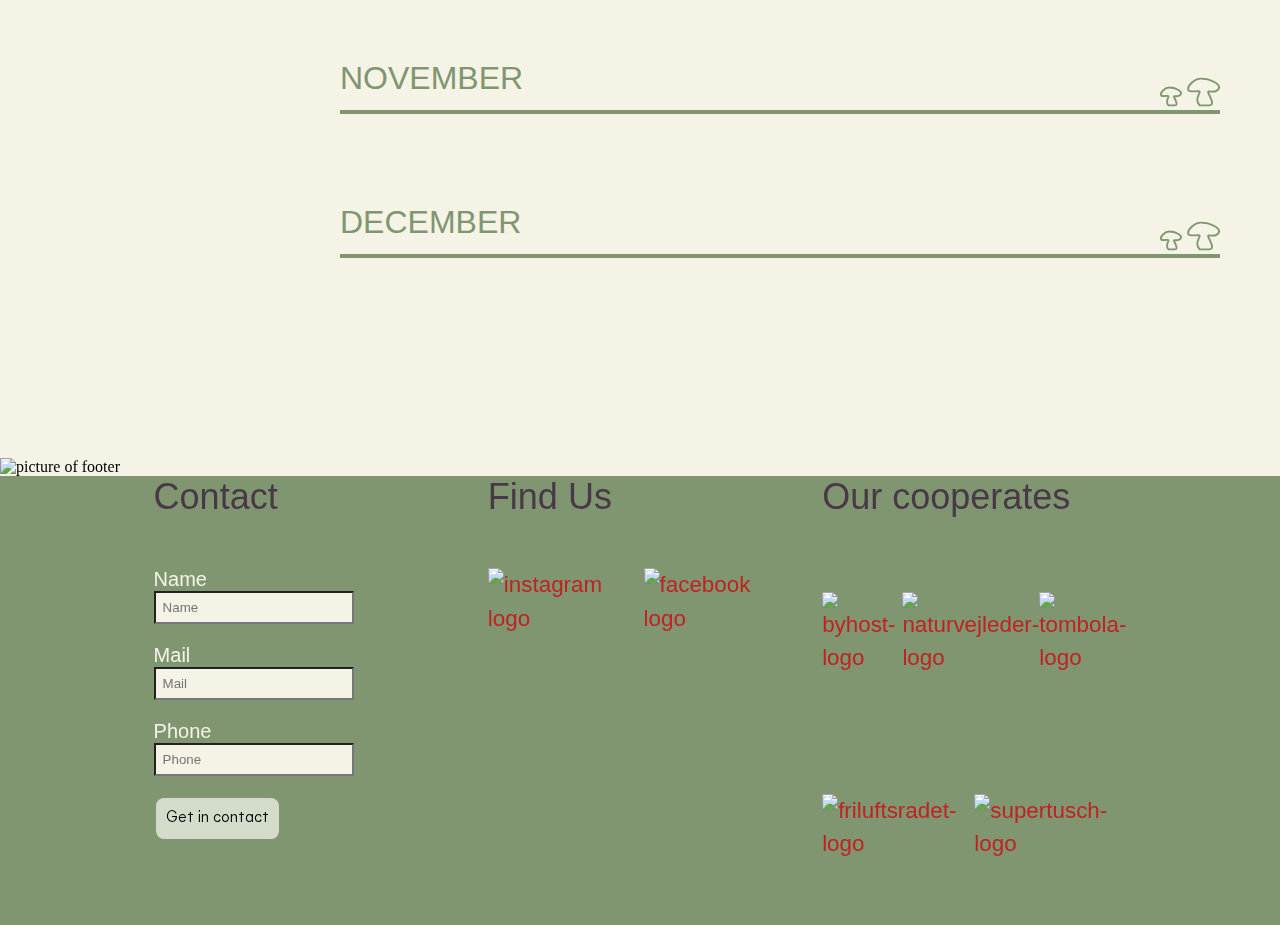
==== commit bb73d947: "fix" ====
--- a/libary.html
+++ b/libary.html
@@ -13,12 +13,14 @@
       <nav class="head">
         <div class="logo">
           <a href="index.html"><img src="./billeder/logo.svg" alt="" /></a>
-          <a href="index.html"><p>VILD MAD</p></a>
+          <a href="index.html">
+            <p>VILD MAD</p>
+          </a>
         </div>
 
         <ul id="menu">
           <li><a href="wheel.html">THE WHEEL</a></li>
-          <li><a href="libary.html" class="active">LIBRARY</a></li>
+          <li><a href="libary.html#Januar" class="active">LIBRARY</a></li>
         </ul>
       </nav>
     </header>
@@ -34,7 +36,7 @@
           <li><a href="#June">JUNE</a></li>
           <li><a href="#July">JULY</a></li>
           <li><a href="#August">AUGUST</a></li>
-          <li><a href="#September">SEBTEMBER</a></li>
+          <li><a href="#September">SEPTEMBER</a></li>
           <li><a href="#October">OCTOBER</a></li>
           <li><a href="#November">NOVEMBER</a></li>
           <li><a href="#December">DECEMBER</a></li>
@@ -181,7 +183,7 @@
         </div>
       </section>
     </main>
-    <footer class="listFoot">
+    <footer class="ListFoot">
       <img src="billeder/footer.svg" alt="picture of footer" class="top_footer_billede" />
 
       <div class="footer_grid_1_1_1">
@@ -252,4 +254,5 @@
   </body>
   <script src="libary.js"></script>
   <script src="itemList.js"></script>
+  <script src="javascript.js"></script>
 </html>
--- a/libary.css
+++ b/libary.css
@@ -288,4 +288,7 @@
   .listFoot {
     margin-top: 80px;
   }
-}
+  #December {
+    margin-bottom: 200px;
+  }
+}
